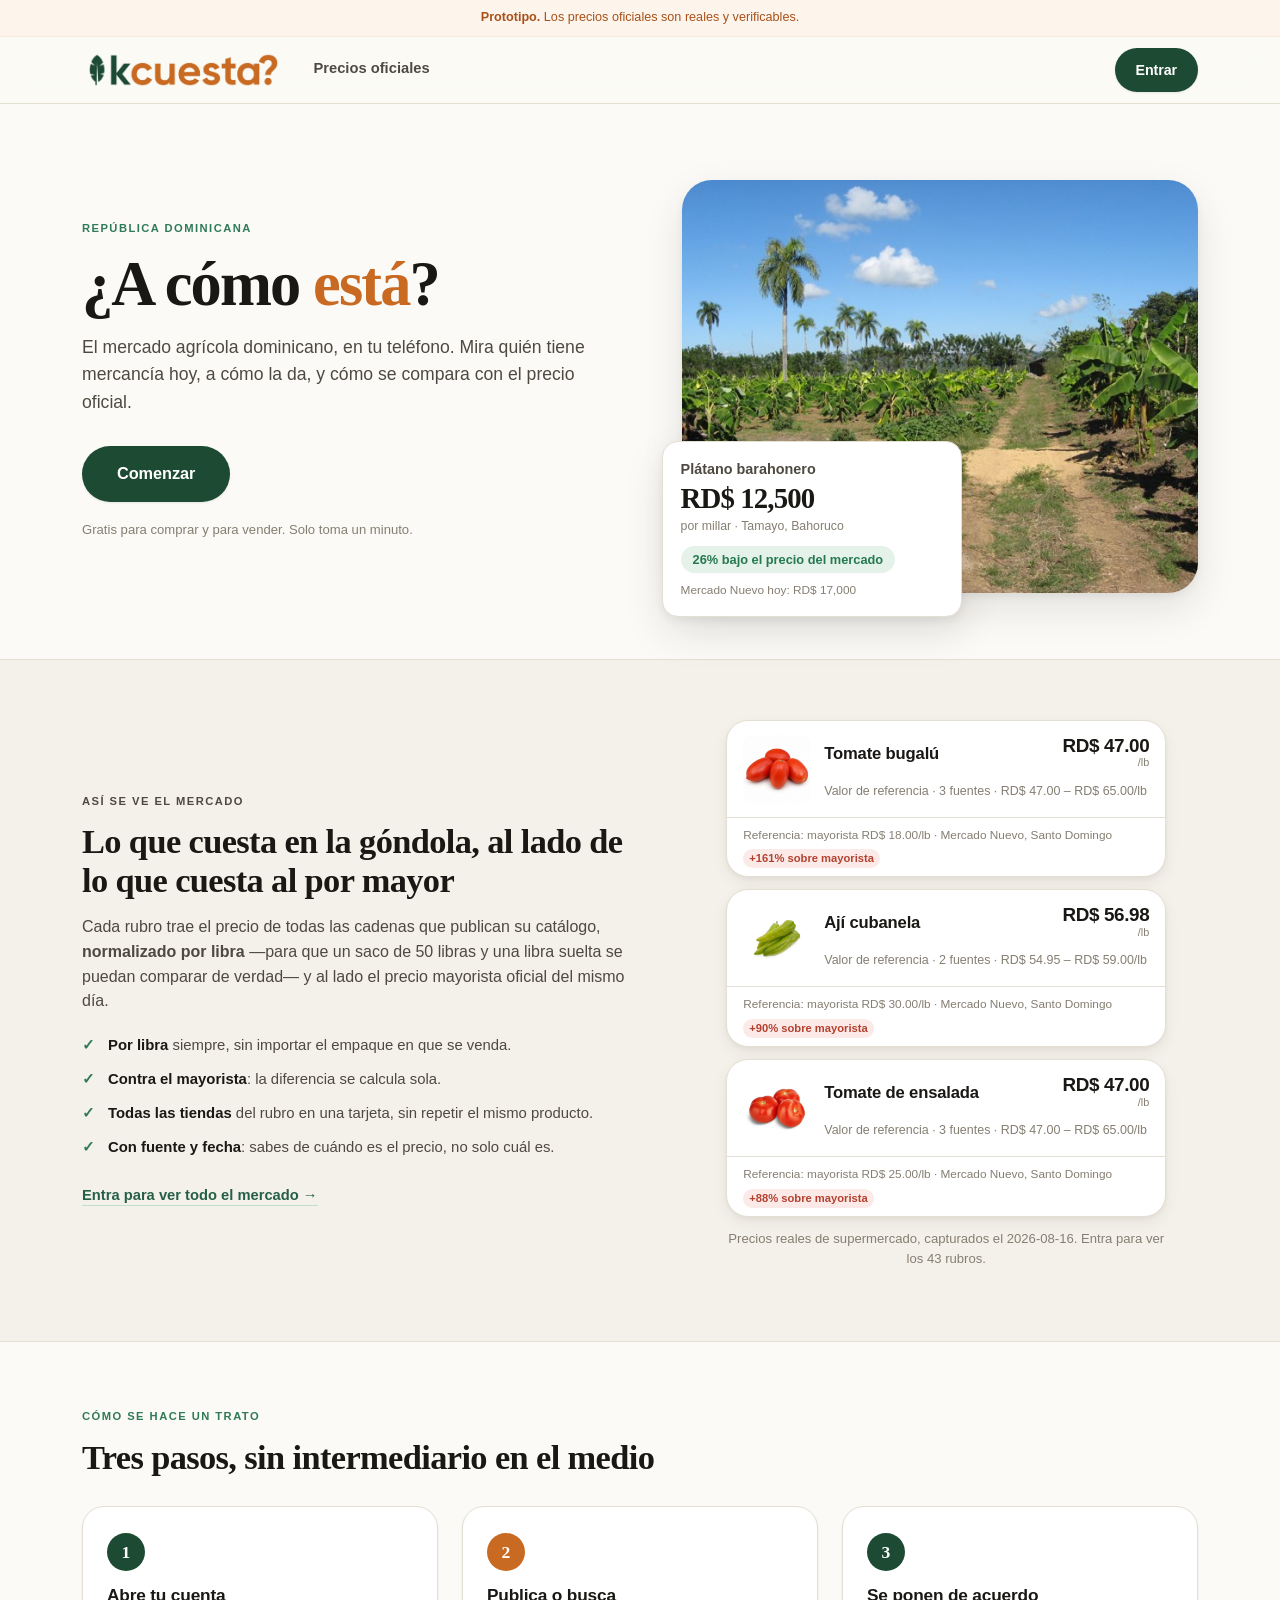
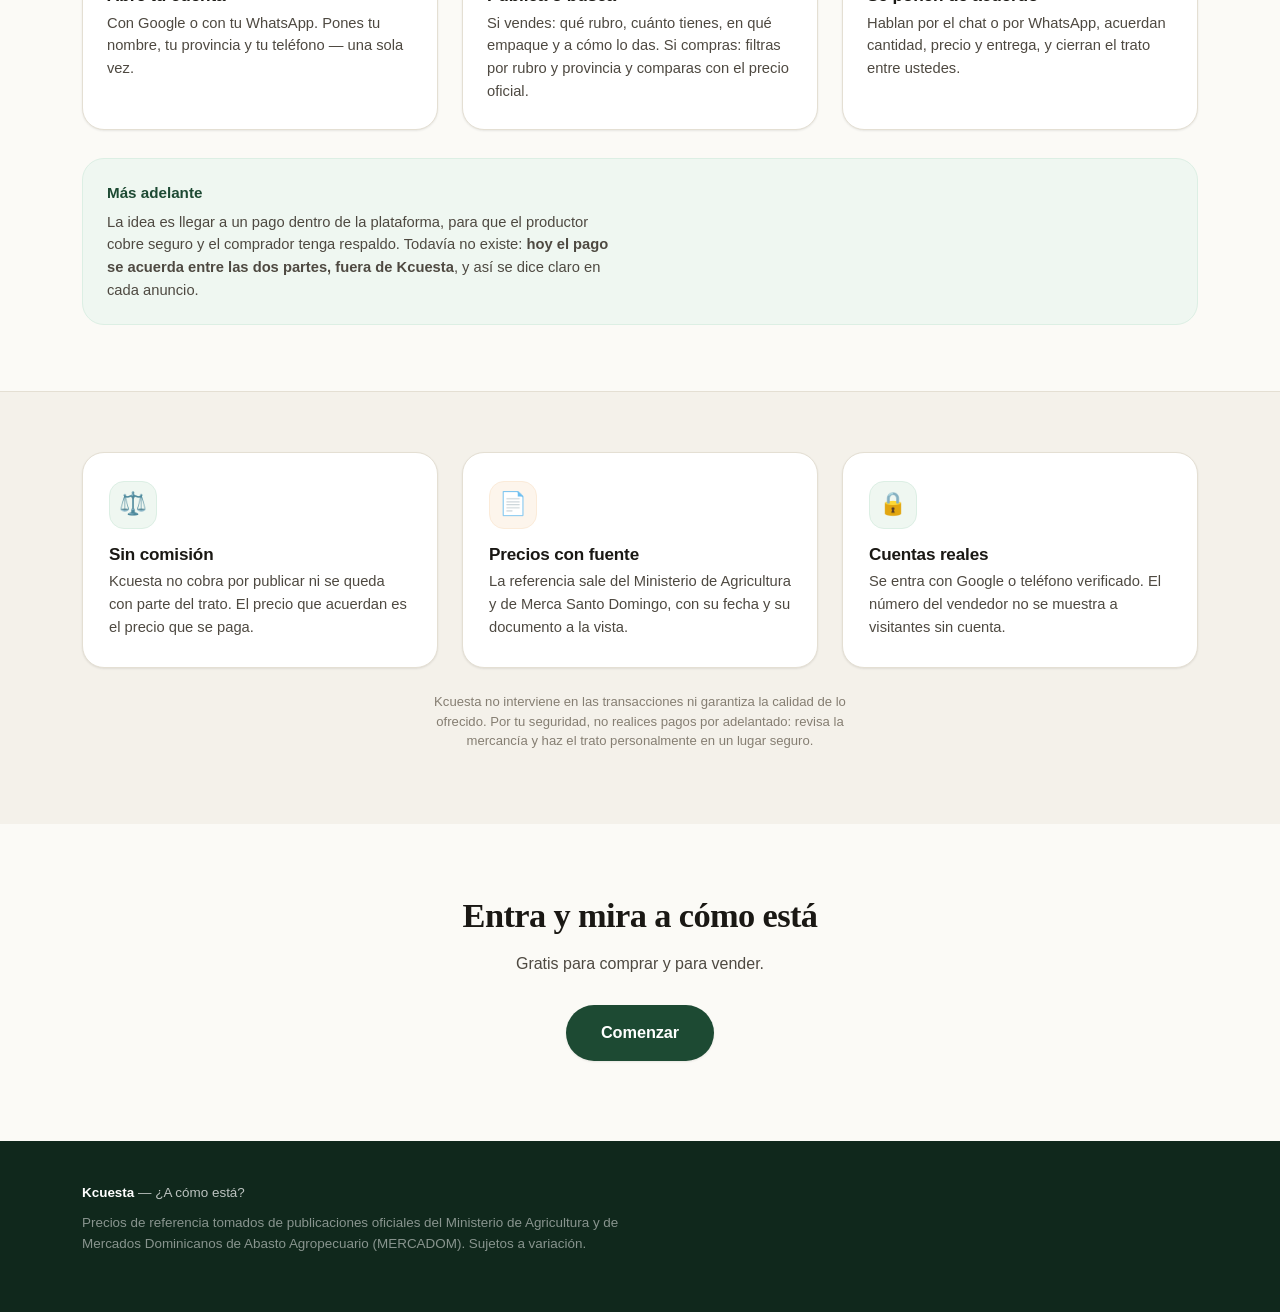
==== index.html @ fea2f316 "La tarjeta enseña cuánto vale el rubro, no dónde está más barato ENLACES MUERTOS Los 100 enlaces de " ====
<!DOCTYPE html>
<html lang="es-DO">
<head>
<meta charset="utf-8">
<meta name="viewport" content="width=device-width, initial-scale=1">
<title>Kcuesta — El mercado agrícola dominicano</title>
<meta name="description" content="Compra y vende cosecha directo entre productores y compradores en República Dominicana, con el precio oficial del mercado al lado.">
<meta property="og:title" content="Kcuesta — ¿A cómo está?">
<meta property="og:description" content="El mercado digital dominicano. Compra y vende cosecha directo del productor, con el precio oficial al lado.">
<meta property="og:site_name" content="Kcuesta">
<meta property="og:locale" content="es_DO">
<meta property="og:type" content="website">
<link rel="icon" type="image/png" sizes="32x32" href="assets/brand/icono-32.png">
<link rel="icon" type="image/png" sizes="192x192" href="assets/brand/icono-192.png">
<link rel="apple-touch-icon" sizes="180x180" href="assets/brand/icono-180.png">
<link rel="manifest" href="manifest.json">
<meta name="theme-color" content="#1D4A33">
<meta property="og:image" content="https://kcuesta.com/assets/brand/og.jpg">
<meta property="og:image:width" content="1200">
<meta property="og:image:height" content="630">
<meta property="og:url" content="https://kcuesta.com/">
<meta name="twitter:card" content="summary_large_image">
<link rel="stylesheet" href="assets/css/kcuesta.css?v=6">
</head>
<body>

<div class="aviso-demo">
  <strong>Prototipo.</strong> Los precios oficiales son reales y verificables.
</div>

<header class="barra">
  <div class="env barra-in">
    <a href="index.html" class="marca"><img src="assets/brand/logo.png?v=6" alt="Kcuesta — ¿A cómo está?" width="192" height="34"></a>
    <nav class="nav-esc">
      <a href="precios.html">Precios oficiales</a>
    </nav>
    <span id="sesion" class="sesion-env">
      <a class="boton btn-entrar" href="entrar.html">Entrar</a>
    </span>
  </div>
</header>

<main>

  <!-- ============ Portada ============ -->
  <section class="portada">
    <div class="env portada-in">
      <div class="portada-txt">
        <p class="sobretitulo">República Dominicana</p>
        <h1>¿A cómo <em>está</em>?</h1>
        <p class="portada-sub">
          El mercado agrícola dominicano, en tu teléfono. Mira quién tiene mercancía hoy,
          a cómo la da, y cómo se compara con el precio oficial.
        </p>
        <div class="portada-acc">
          <a class="boton grande" href="entrar.html">Comenzar</a>
        </div>
        <p class="portada-nota silencio">
          Gratis para comprar y para vender. Solo toma un minuto.
        </p>
      </div>

      <div class="portada-foto">
        <img src="assets/img/platano.jpg" width="640" height="512"
             alt="Campo de plátano en La Joya, República Dominicana" fetchpriority="high">
        <div class="portada-tarjeta">
          <div class="pt-tit">Plátano barahonero</div>
          <div class="pt-precio cifra">RD$ 12,500</div>
          <div class="pt-unidad">por millar · Tamayo, Bahoruco</div>
          <div class="pt-delta">26% bajo el precio del mercado</div>
          <div class="pt-ref">Mercado Nuevo hoy: RD$ 17,000</div>
        </div>
      </div>
    </div>
  </section>

  <!-- ============ Cómo se ve un anuncio ============ -->
  <section class="muestra">
    <div class="env muestra-in">
      <div class="muestra-txt">
        <p class="sobretitulo">Así se ve el mercado</p>
        <h2>Lo que cuesta en la góndola, al lado de lo que cuesta al por mayor</h2>
        <p>
          Cada rubro trae el precio de todas las cadenas que publican su catálogo,
          <strong>normalizado por libra</strong> —para que un saco de 50 libras y una
          libra suelta se puedan comparar de verdad— y al lado el precio mayorista
          oficial del mismo día.
        </p>
        <ul class="muestra-lista">
          <li><b>Por libra</b> siempre, sin importar el empaque en que se venda.</li>
          <li><b>Contra el mayorista</b>: la diferencia se calcula sola.</li>
          <li><b>Todas las tiendas</b> del rubro en una tarjeta, sin repetir el mismo producto.</li>
          <li><b>Con fuente y fecha</b>: sabes de cuándo es el precio, no solo cuál es.</li>
        </ul>
        <a class="enlace-suave" href="entrar.html">Entra para ver todo el mercado →</a>
      </div>

      <!-- Mismo componente del mercado, con datos de verdad.
           Se pinta desde data/portada.json (~2.5 KB) y no desde datos.js,
           que son 149 KB: la portada no puede tardar tres segundos en
           mostrar tres tarjetas en un teléfono del campo. -->
      <div class="muestra-tarjeta">
        <div id="muestra-rubros" class="muestra-rubros"></div>
        <p class="silencio muestra-pie" id="muestra-pie">
          Precios reales de supermercado. Cargando…
        </p>
      </div>
    </div>
  </section>

  <!-- ============ Tres pasos ============ -->
  <section class="pasos-sec">
    <div class="env">
      <p class="sobretitulo">Cómo se hace un trato</p>
      <h2>Tres pasos, sin intermediario en el medio</h2>

      <ol class="pasos-3">
        <li>
          <span class="paso-n">1</span>
          <h3>Abre tu cuenta</h3>
          <p>Con Google o con tu WhatsApp. Pones tu nombre, tu provincia y tu teléfono —
             una sola vez.</p>
        </li>
        <li>
          <span class="paso-n">2</span>
          <h3>Publica o busca</h3>
          <p>Si vendes: qué rubro, cuánto tienes, en qué empaque y a cómo lo das.
             Si compras: filtras por rubro y provincia y comparas con el precio oficial.</p>
        </li>
        <li>
          <span class="paso-n">3</span>
          <h3>Se ponen de acuerdo</h3>
          <p>Hablan por el chat o por WhatsApp, acuerdan cantidad, precio y entrega,
             y cierran el trato entre ustedes.</p>
        </li>
      </ol>

      <div class="nota-futuro">
        <h4>Más adelante</h4>
        <p>
          La idea es llegar a un pago dentro de la plataforma, para que el productor cobre
          seguro y el comprador tenga respaldo. Todavía no existe: <strong>hoy el pago se
          acuerda entre las dos partes, fuera de Kcuesta</strong>, y así se dice claro en
          cada anuncio.
        </p>
      </div>
    </div>
  </section>

  <!-- ============ Trato justo ============ -->
  <section class="justo">
    <div class="env">
      <div class="tres-col">
        <div class="punto">
          <div class="punto-ico">⚖️</div>
          <h2>Sin comisión</h2>
          <p>Kcuesta no cobra por publicar ni se queda con parte del trato. El precio que
             acuerdan es el precio que se paga.</p>
        </div>
        <div class="punto">
          <div class="punto-ico">📄</div>
          <h2>Precios con fuente</h2>
          <p>La referencia sale del Ministerio de Agricultura y de Merca Santo Domingo,
             con su fecha y su documento a la vista.</p>
        </div>
        <div class="punto">
          <div class="punto-ico">🔒</div>
          <h2>Cuentas reales</h2>
          <p>Se entra con Google o teléfono verificado. El número del vendedor no se
             muestra a visitantes sin cuenta.</p>
        </div>
      </div>

      <p class="silencio aviso-seg">
        Kcuesta no interviene en las transacciones ni garantiza la calidad de lo ofrecido.
        Por tu seguridad, no realices pagos por adelantado: revisa la mercancía y haz el
        trato personalmente en un lugar seguro.
      </p>
    </div>
  </section>

  <section class="cierre-grande">
    <div class="env">
      <h2>Entra y mira a cómo está</h2>
      <p>Gratis para comprar y para vender.</p>
      <div class="portada-acc portada-acc-centro">
        <a class="boton grande" href="entrar.html">Comenzar</a>
      </div>
    </div>
  </section>

</main>

<footer class="pie">
  <div class="env">
    <p><strong>Kcuesta</strong> — ¿A cómo está?</p>
    <p class="silencio">
      Precios de referencia tomados de publicaciones oficiales del Ministerio de Agricultura
      y de Mercados Dominicanos de Abasto Agropecuario (MERCADOM). Sujetos a variación.
    </p>
  </div>
</footer>

<script src="assets/js/config.js?v=6"></script>
<script src="assets/js/auth.js?v=6"></script>
<script>
/* Muestra de portada: el mismo componente de tarjeta del mercado, con los
   precios de hoy. Se lee data/portada.json —2.5 KB— en vez de datos.js, que
   son 149 KB. La portada tiene que abrir rápido en un teléfono con señal
   mala; bajarle el mercado entero a quien solo pasaba a ver qué es esto
   sería cobrarle tres segundos por nada. */
(function () {
  'use strict';
  var caja = document.getElementById('muestra-rubros');
  if (!caja) return;

  function rd(n, d) {
    return 'RD$ ' + Number(n).toLocaleString('es-DO',
      { minimumFractionDigits: d || 0, maximumFractionDigits: d || 0 });
  }
  function esc(s) {
    return String(s).replace(/[&<>"']/g, function (c) {
      return { '&': '&amp;', '<': '&lt;', '>': '&gt;', '"': '&quot;', "'": '&#39;' }[c];
    });
  }

  fetch('data/portada.json?v=6')
    .then(function (r) { return r.json(); })
    .then(function (d) {
      var cadenas = d.cadenas || {};
      caja.innerHTML = (d.rubros || []).map(function (r) {
        var marca = r.sobreprecio === null ? '' :
          '<span class="marca ' + (r.sobreprecio > 0 ? 'sube' : 'baja') + '">' +
            (r.sobreprecio > 0 ? '+' : '') + r.sobreprecio + '% sobre mayorista</span>';
        var cad = (cadenas[r.cadena_min] || {});
        var rango = r.precio_lb_max > r.precio_lb_min
          ? rd(r.precio_lb_min, 2) + ' – ' + rd(r.precio_lb_max, 2) + '/lb'
          : (cad.corto || cad.nombre || '');

        return '<article class="rubro">' +
          '<div class="rb-cab">' +
            '<div class="rb-foto"><img src="' + esc(r.foto) + '" alt="' + esc(r.nombre) +
              '" loading="lazy" width="136" height="136"></div>' +
            '<div class="rb-txt">' +
              '<div class="rb-nom">' + esc(r.nombre) + '</div>' +
            '</div>' +
            // Mismo titular que el mercado: el VALOR de referencia, no el
            // más barato. Si la portada enseña una cifra y adentro se ve
            // otra para el mismo rubro, no se lee como matiz, se lee como
            // que el sitio no cuadra sus propios números.
            '<div class="rb-meta">Valor de referencia · ' +
              (r.n_fuentes === 1 ? '1 fuente' : r.n_fuentes + ' fuentes') +
              (rango ? '<span class="rb-rango"> · ' + rango + '</span>' : '') + '</div>' +
            '<div class="rb-precio"><span class="cifra">' + rd(r.valor_lb, 2) +
              '</span><span class="rb-u">/lb</span></div>' +
          '</div>' +
          (r.mercado_ref_unidad
            ? '<div class="rb-ref">Referencia: mayorista ' + rd(r.mercado_ref_unidad, 2) +
                '/lb · Mercado Nuevo, Santo Domingo ' + marca + '</div>'
            : '') +
        '</article>';
      }).join('');

      var pie = document.getElementById('muestra-pie');
      if (pie) {
        pie.textContent = 'Precios reales de supermercado, capturados el ' +
          ((d._meta || {}).actualizado || 'día de hoy') +
          (d.total ? '. Entra para ver los ' + d.total + ' rubros.' : '.');
      }
    })
    .catch(function () {
      // Si el archivo no está, se quita el bloque en vez de dejar un
      // "Cargando…" eterno en la portada.
      var t = document.querySelector('.muestra-tarjeta');
      if (t) t.remove();
    });
})();
</script>
</body>
</html>
---- assets/css/kcuesta.css ----
/* ============================================================
   Kcuesta — sistema de diseño
   Claro y terroso. Verde y naranja, como la marca.
   Mobile-first. Sin dependencias ni fuentes remotas:
   la página tiene que abrir a 384 Kbps.
   ============================================================ */

:root {
  /* --- Verdes: bosque cálido, no verde de gobierno --- */
  --verde-950: #10281C;
  --verde-900: #163826;
  --verde-800: #1D4A33;
  --verde-700: #256045;
  --verde-600: #2F7A57;
  --verde-500: #479C71;
  --verde-200: #BFE0CD;
  --verde-100: #DCEFE4;
  --verde-50:  #EFF7F1;

  /* --- Naranja de la marca: barro cocido, cálido --- */
  --naranja-700: #A8511A;
  --naranja-600: #C86A22;
  --naranja-500: #E2822F;
  --naranja-300: #F3BC85;
  --naranja-100: #FBEBD9;
  --naranja-50:  #FDF5EC;

  /* --- Tierra / neutros cálidos (nada de gris azulado) --- */
  --hueso:   #FBFAF6;
  --arena:   #F4F1EA;
  --arena-2: #EAE5DA;
  --linea:   #E4DFD3;
  --linea-2: #D6CFBF;
  --tinta:   #1A1814;
  --tinta-2: #4E4941;
  --tinta-3: #857E72;

  /* --- Señales de precio --- */
  --sube: #B4402F;   --sube-bg: #FBEAE7;
  --baja: #26794F;   --baja-bg: #E4F2EA;
  --neutro: #7A736A; --neutro-bg: #F0ECE4;

  --fondo: var(--hueso);
  --carta: #FFFFFF;

  /* --- Radios y sombras: suaves, profundidad por capas --- */
  --r-xs: 8px;  --r-sm: 12px;  --r: 16px;  --r-lg: 22px;  --r-xl: 30px;
  --s-1: 0 1px 2px rgba(26,24,20,.05), 0 1px 3px rgba(26,24,20,.04);
  --s-2: 0 2px 4px rgba(26,24,20,.04), 0 6px 16px rgba(26,24,20,.06);
  --s-3: 0 4px 8px rgba(26,24,20,.05), 0 16px 40px rgba(26,24,20,.10);

  /* --- Tipografía: serif de sistema para títulos, cálida y sin descargas --- */
  --display: ui-serif, 'Iowan Old Style', 'Palatino Linotype', Palatino, Georgia, serif;
  --texto: -apple-system, BlinkMacSystemFont, 'Segoe UI', Roboto, 'Helvetica Neue', Arial, sans-serif;

  --ancho: 1180px;
}

* { box-sizing: border-box; }
html { -webkit-text-size-adjust: 100%; scroll-behavior: smooth; }

body {
  margin: 0;
  font-family: var(--texto);
  background: var(--fondo);
  color: var(--tinta);
  font-size: 16px;
  line-height: 1.55;
  -webkit-font-smoothing: antialiased;
  -moz-osx-font-smoothing: grayscale;
}

img { max-width: 100%; display: block; }
a { color: inherit; }
::selection { background: var(--naranja-100); }

/* El relleno lateral vive en una variable para que los carruseles que
   sangran hasta el borde (las pastillas del mercado) lo compensen exacto
   en cualquier ancho, sin repetir el número en cada media query. */
:root { --env-pad: 20px; }
@media (min-width: 760px) { :root { --env-pad: 32px; } }

.env { width: 100%; max-width: var(--ancho); margin: 0 auto;
  padding: 0 var(--env-pad); }

/* ---------- Tipografía ---------- */
h1, h2, h3 { font-family: var(--display); font-weight: 600; line-height: 1.12;
  letter-spacing: -.018em; margin: 0 0 .45em; }
h1 { font-size: clamp(2.1rem, 6.4vw, 3.9rem); letter-spacing: -.03em; }
h2 { font-size: clamp(1.4rem, 3.6vw, 2.15rem); }
h3 { font-size: 1.08rem; font-family: var(--texto); font-weight: 700; letter-spacing: -.01em; }
h4 { font-family: var(--texto); font-weight: 700; font-size: .95rem; margin: 0 0 .4em; }
p  { margin: 0 0 1em; }
.silencio { color: var(--tinta-3); font-size: .82rem; line-height: 1.5; }
.cifra { font-variant-numeric: tabular-nums; font-feature-settings: 'tnum'; }
.sobretitulo { font-family: var(--texto); text-transform: uppercase; letter-spacing: .13em;
  font-size: .7rem; font-weight: 750; color: var(--verde-600); margin: 0 0 12px; }

/* ---------- Botones ---------- */
.boton {
  display: inline-flex; align-items: center; justify-content: center; gap: 8px;
  min-height: 48px; padding: 0 22px;
  border-radius: 999px; border: 1.5px solid transparent;
  font-family: var(--texto); font-size: .94rem; font-weight: 650; letter-spacing: -.005em;
  cursor: pointer; text-decoration: none; width: 100%;
  background: var(--verde-800); color: #fff;
  transition: transform .14s ease, box-shadow .14s ease, background .14s ease;
  box-shadow: var(--s-1);
}
.boton:hover { background: var(--verde-700); transform: translateY(-1px); box-shadow: var(--s-2); }
.boton:active { transform: translateY(0); }
.boton.fantasma { background: transparent; color: var(--verde-800);
  border-color: var(--linea-2); box-shadow: none; }
.boton.fantasma:hover { background: var(--carta); border-color: var(--verde-500); }
.boton.naranja { background: var(--naranja-600); }
.boton.naranja:hover { background: var(--naranja-700); }
.boton.grande { min-height: 56px; font-size: 1.02rem; padding: 0 34px; }

/* ---------- Cabecera ---------- */
.barra {
  position: sticky; top: 0; z-index: 50;
  background: rgba(251,250,246,.82);
  backdrop-filter: saturate(180%) blur(14px);
  -webkit-backdrop-filter: saturate(180%) blur(14px);
  border-bottom: 1px solid var(--linea);
}
.barra-in { display: flex; align-items: center; gap: 18px; height: 66px; }
/* La marca ahora es imagen; se escala por altura para no deformarse */
.marca { display: flex; align-items: center; text-decoration: none; flex: 0 0 auto; }
.marca img { height: 30px; width: auto; display: block; }
@media (min-width: 760px) { .marca img { height: 34px; } }
@media (max-width: 340px) { .marca img { height: 26px; } }
.nav-esc { display: none; gap: 24px; margin-left: 10px; }
.nav-esc a { text-decoration: none; font-size: .92rem; font-weight: 550; color: var(--tinta-2);
  padding: 6px 0; border-bottom: 2px solid transparent; }
.nav-esc a.on, .nav-esc a:hover { color: var(--verde-800); border-bottom-color: var(--naranja-500); }
.btn-pub, .btn-entrar { display: inline-flex; width: auto; margin-left: auto;
  min-height: 44px; padding: 0 20px; font-size: .89rem; }
@media (min-width: 880px) { .nav-esc { display: flex; } }

/* ---------- Sesión ---------- */
.sesion-env { margin-left: auto; display: flex; align-items: center; }
.sesion-yo { display: flex; align-items: center; gap: 9px; text-decoration: none;
  padding: 5px 14px 5px 5px; border-radius: 999px; border: 1px solid var(--linea);
  background: var(--carta); min-height: 44px; transition: border-color .14s ease; }
.sesion-yo:hover { border-color: var(--verde-500); }
.sesion-ini { width: 32px; height: 32px; border-radius: 50%; flex: 0 0 auto;
  background: linear-gradient(135deg, var(--verde-700), var(--verde-500));
  color: #fff; display: grid; place-items: center; font-weight: 700; font-size: .85rem; }
.sesion-n { font-weight: 600; font-size: .87rem; max-width: 11ch;
  overflow: hidden; text-overflow: ellipsis; white-space: nowrap; }
.salir { font-family: inherit; font-size: .82rem; font-weight: 600; color: var(--tinta-3);
  background: none; border: none; cursor: pointer; padding: 12px 4px; min-height: 44px; }
.salir:hover { color: var(--sube); }

/* ---------- Cintillo de precios ---------- */
.cintillo { background: var(--verde-950); color: #fff; overflow: hidden;
  position: relative; --vel: 60s; }
.cintillo::before, .cintillo::after { content: ''; position: absolute; top: 0; bottom: 0;
  width: 48px; z-index: 2; pointer-events: none; }
.cintillo::before { left: 0;  background: linear-gradient(90deg, var(--verde-950), transparent); }
.cintillo::after  { right: 0; background: linear-gradient(270deg, var(--verde-950), transparent); }
.cintillo-in { display: flex; width: max-content; padding: 11px 0;
  animation: correr var(--vel) linear infinite; will-change: transform; }
.cinta-grupo { display: flex; gap: 30px; padding: 0 15px; }
@keyframes correr { from { transform: translate3d(0,0,0); } to { transform: translate3d(-50%,0,0); } }
.cintillo:hover .cintillo-in, .cintillo:focus-within .cintillo-in,
.cintillo.quieto .cintillo-in { animation-play-state: paused; }
.tick { display: flex; align-items: baseline; gap: 8px; white-space: nowrap; font-size: .82rem; }
.tick b { font-weight: 550; color: rgba(255,255,255,.72); font-size: .78rem; }
.tick .v { font-weight: 700; }
.tick .silencio { color: rgba(255,255,255,.45); font-size: .72rem; }
.tick .d { font-size: .74rem; font-weight: 700; }
.d.up { color: #F5A099; } .d.down { color: #86DDB0; } .d.flat { color: rgba(255,255,255,.4); }

/* ---------- Insignias ---------- */
.chip { display: inline-flex; align-items: center; gap: 5px; padding: 4px 11px;
  border-radius: 999px; font-size: .73rem; font-weight: 650; line-height: 1.5;
  background: var(--neutro-bg); color: var(--neutro); }
.chip.baja { background: var(--baja-bg); color: var(--baja); }
.chip.sube { background: var(--sube-bg); color: var(--sube); }
.chip.verificado { background: var(--verde-100); color: var(--verde-700); }

/* ---------- PORTADA ---------- */
.portada { padding: 40px 0 26px; position: relative; }
.portada-in { display: grid; gap: 40px; grid-template-columns: 1fr; align-items: center; }
@media (min-width: 940px) {
  .portada { padding: 76px 0 66px; }
  .portada-in { grid-template-columns: 1.02fr .98fr; gap: 62px; }
}
.portada h1 { margin-bottom: .24em; }
.portada h1 em { font-style: normal; color: var(--naranja-600); }
.portada-sub { font-size: 1.1rem; color: var(--tinta-2); max-width: 30em; margin: 0 0 30px; }
.portada-acc { display: flex; flex-wrap: wrap; gap: 14px; align-items: center; }
.portada-acc .boton { width: auto; }
.portada-acc-centro { justify-content: center; }
.portada-nota { margin-top: 18px; }
.enlace-suave { font-size: .92rem; font-weight: 600; color: var(--verde-700);
  text-decoration: none; border-bottom: 1.5px solid var(--verde-200); padding-bottom: 2px; }
.enlace-suave:hover { border-bottom-color: var(--verde-600); }

.portada-foto { position: relative; }
.portada-foto img { width: 100%; height: auto; aspect-ratio: 5/4; object-fit: cover;
  border-radius: var(--r-xl); box-shadow: var(--s-3); }
.portada-tarjeta { position: absolute; left: 16px; right: 16px; bottom: -24px;
  background: var(--carta); border: 1px solid var(--linea); border-radius: var(--r);
  padding: 16px 18px; box-shadow: var(--s-3); }
@media (min-width: 620px) { .portada-tarjeta { right: auto; min-width: 300px; left: -20px; } }
.pt-tit { font-weight: 650; font-size: .9rem; color: var(--tinta-2); }
.pt-precio { font-family: var(--display); font-size: 1.8rem; font-weight: 600;
  letter-spacing: -.03em; line-height: 1.1; margin: 3px 0 2px; }
.pt-unidad { font-size: .77rem; color: var(--tinta-3); }
.pt-delta { display: inline-flex; margin-top: 10px; font-size: .8rem; font-weight: 700;
  color: var(--baja); background: var(--baja-bg); padding: 4px 12px; border-radius: 999px; }
.pt-ref { font-size: .74rem; color: var(--tinta-3); margin-top: 8px; }

/* ---------- Tres puntos ---------- */
.tres-puntos { padding: 60px 0; background: var(--arena); border-top: 1px solid var(--linea); }
.tres-col { display: grid; gap: 18px; grid-template-columns: 1fr; }
@media (min-width: 800px) { .tres-col { grid-template-columns: repeat(3, 1fr); gap: 24px; } }
.punto { background: var(--carta); border: 1px solid var(--linea); border-radius: var(--r-lg);
  padding: 28px 26px; box-shadow: var(--s-1); }
.punto-ico { width: 48px; height: 48px; border-radius: 15px; display: grid; place-items: center;
  font-size: 1.4rem; background: var(--verde-50); border: 1px solid var(--verde-100);
  margin-bottom: 16px; }
.punto:nth-child(2) .punto-ico { background: var(--naranja-50); border-color: var(--naranja-100); }
.punto h2 { font-family: var(--texto); font-size: 1.07rem; font-weight: 700;
  letter-spacing: -.01em; margin-bottom: .38em; }
.punto p { font-size: .92rem; color: var(--tinta-2); margin: 0; }

/* ---------- Cierres ---------- */
.cierre-grande { padding: 72px 0 80px; text-align: center; }
.cierre-grande h2 { margin-bottom: .5em; }
.cierre-grande p { color: var(--tinta-2); margin-bottom: 28px; }
.cierre { text-align: center; padding: 48px 20px 42px; margin-top: 38px;
  border-top: 1px solid var(--linea); }
.cierre p { color: var(--tinta-2); max-width: 34em; margin: 0 auto 20px; }
.cierre .boton { margin: 0 auto; width: auto; }

/* ---------- Pie ---------- */
.pie { background: var(--verde-950); color: rgba(255,255,255,.72); padding: 42px 0 48px; }
.pie p { margin: 0 0 10px; font-size: .84rem; }
.pie strong { color: #fff; }
.pie .silencio { color: rgba(255,255,255,.5); }

/* ---------- Filtros ---------- */
.filtros { padding: 22px 0 16px; }

/* Las pastillas siempre se desplazaron de lado, pero con la barra oculta y
   el corte justo en el borde del contenedor parecían texto cortado: en un
   teléfono se leía "Frut…" y "Supermercados…" sin ninguna pista de que
   había más. Dos cambios lo arreglan:

   1. La fila SANGRA hasta el borde de la pantalla, así la última pastilla
      queda mordida a media vista, que es lo que dice "esto sigue".
   2. Un degradado a la derecha, que se apaga solo al llegar al final
      (animation-timeline: scroll, donde esté soportado).

   Sigue siendo una sola línea a propósito: envolverlas apilaba cuatro filas
   de pastillas antes del primer precio. */
.pastillas { display: flex; gap: 9px; overflow-x: auto; padding-bottom: 4px;
  scrollbar-width: none; margin-bottom: 12px;
  margin-inline: calc(-1 * var(--env-pad, 20px));
  padding-inline: var(--env-pad, 20px);
  scroll-padding-inline: var(--env-pad, 20px);
  -webkit-overflow-scrolling: touch; overscroll-behavior-x: contain;
  scroll-snap-type: x proximity;
  -webkit-mask-image: linear-gradient(90deg, #000 calc(100% - 34px), transparent);
          mask-image: linear-gradient(90deg, #000 calc(100% - 34px), transparent);
}
.pastillas > * { scroll-snap-align: start; }
.pastillas::-webkit-scrollbar { display: none; }

/* Cuando todo cabe, el degradado sobra y come el borde de la última
   pastilla. `scroll-driven` lo apaga al final del recorrido. */
@supports (animation-timeline: scroll(x)) {
  .pastillas { animation: destapar-fin linear both;
    animation-timeline: scroll(self inline);
    animation-range: contain; }
  @keyframes destapar-fin {
    to { -webkit-mask-image: linear-gradient(90deg, #000 100%, #000);
                 mask-image: linear-gradient(90deg, #000 100%, #000); }
  }
}

/* De 760px para arriba se envuelven en vez de desplazarse. En un teléfono
   arrastrar de lado es instintivo; con ratón no lo es, y encima la barra va
   oculta — ahí una pastilla cortada no invita a nada, solo parece rota. Y a
   ese ancho sobra sitio para ponerlas todas. */
@media (min-width: 760px) {
  .pastillas { flex-wrap: wrap; overflow: visible; row-gap: 9px;
    margin-inline: 0; padding-inline: 0;
    -webkit-mask-image: none; mask-image: none; animation: none; }
}
.pastilla { flex: 0 0 auto; font-family: inherit; font-size: .87rem; font-weight: 600;
  padding: 10px 18px; min-height: 44px; border-radius: 999px; cursor: pointer;
  border: 1px solid var(--linea); background: var(--carta); color: var(--tinta-2);
  transition: all .14s ease; }
.pastilla:hover { border-color: var(--verde-500); }
.pastilla.on { background: var(--verde-800); border-color: var(--verde-800); color: #fff; }
.filtro-fila { display: flex; align-items: center; flex-wrap: wrap; gap: 12px; row-gap: 10px; }
.cuenta { font-weight: 650; font-size: .92rem; flex: 0 0 auto; }
.filtro-ctrl { min-width: 0; flex: 1 1 auto; }
.filtro-ctrl select { width: 100%; max-width: 100%; min-height: 44px;
  font-family: inherit; font-size: .88rem; font-weight: 600; color: var(--tinta);
  padding: 9px 13px; border: 1px solid var(--linea); border-radius: 999px; background: var(--carta); }
@media (min-width: 540px) { .filtro-ctrl { flex: 0 0 auto; } .filtro-ctrl select { width: auto; } }
.info-chip { font-family: inherit; font-size: .82rem; font-weight: 600; color: var(--tinta-3);
  background: none; border: none; cursor: pointer; padding: 11px 2px; min-height: 44px;
  white-space: nowrap; }
.info-chip:hover { color: var(--verde-700); }

/* ---------- Tarjeta de anuncio ---------- */
.rejilla { display: grid; gap: 20px; grid-template-columns: 1fr; }
@media (min-width: 640px) { .rejilla { grid-template-columns: repeat(2, 1fr); } }
@media (min-width: 1000px) { .rejilla { grid-template-columns: repeat(3, 1fr); } }

.tarjeta { border: 1px solid var(--linea); border-radius: var(--r-lg); background: var(--carta);
  overflow: hidden; display: flex; flex-direction: column; box-shadow: var(--s-1);
  transition: box-shadow .18s ease, transform .18s ease, border-color .18s ease; }
.tarjeta:hover { box-shadow: var(--s-3); transform: translateY(-3px); border-color: var(--linea-2); }
.tarjeta-foto { position: relative; aspect-ratio: 4/3; background: var(--arena); overflow: hidden; }
.tarjeta-foto img { width: 100%; height: 100%; object-fit: cover;
  transition: transform .4s cubic-bezier(.2,.8,.2,1); }
.tarjeta:hover .tarjeta-foto img { transform: scale(1.04); }
.sin-foto { width: 100%; height: 100%; display: grid; place-items: center; background: var(--verde-50); }
.sin-foto span { font-family: var(--display); font-size: 2.8rem; color: var(--verde-500); opacity: .5; }
.flota { position: absolute; left: 12px; top: 12px; z-index: 2;
  background: rgba(255,255,255,.94); backdrop-filter: blur(6px); box-shadow: var(--s-1); }
.flota-d { left: auto; right: 12px; }
.tarjeta-cuerpo { padding: 16px 17px 18px; display: flex; flex-direction: column; gap: 11px; flex: 1; }
.tarjeta-tit { font-weight: 700; font-size: 1.03rem; letter-spacing: -.012em; line-height: 1.3; }
.tarjeta-meta { color: var(--tinta-2); font-size: .85rem; margin-top: 2px; }
.linea-meta { display: flex; flex-direction: column; gap: 4px; font-size: .82rem; color: var(--tinta-2); }

/* Dos niveles de precio */
.ancla { border-top: 1px solid var(--linea); padding-top: 12px; margin-top: auto; }
.nivel { padding: 7px 0; }
.nivel-mayor { border-bottom: 1px dashed var(--linea); padding-bottom: 10px; }
.nivel-et { display: block; font-size: .67rem; font-weight: 750; text-transform: uppercase;
  letter-spacing: .1em; color: var(--tinta-3); margin-bottom: 3px; }
.ancla-precio { display: flex; align-items: baseline; gap: 7px; }
.ancla-precio .n { font-family: var(--display); font-size: 1.62rem; font-weight: 600;
  letter-spacing: -.03em; line-height: 1.1; }
.ancla-precio .u { font-size: .8rem; color: var(--tinta-3); font-weight: 600; }
.delta { display: inline-flex; margin-top: 7px; font-size: .81rem; font-weight: 700;
  padding: 4px 11px; border-radius: 999px; background: var(--neutro-bg); color: var(--neutro); }
.delta.baja { background: var(--baja-bg); color: var(--baja); }
.delta.sube { background: var(--sube-bg); color: var(--sube); }
.nivel-detalle .det-linea { display: flex; align-items: baseline; gap: 6px; flex-wrap: wrap; }
.nivel-detalle .det-linea b { font-size: 1.06rem; font-weight: 700; letter-spacing: -.02em; }
.nivel-detalle .u { font-size: .8rem; color: var(--tinta-3); font-weight: 600; }
.det-sep { color: var(--linea-2); }
.det-min { font-size: .74rem; color: var(--tinta-3); }
.vacio-det .det-linea { font-size: .82rem; }
.ancla-ref { margin-top: 9px; font-size: .75rem; color: var(--tinta-3); }
.entrega { display: flex; flex-wrap: wrap; gap: 6px; }
.vend { border-top: 1px solid var(--linea); padding-top: 11px; }
.vend-n { font-weight: 650; font-size: .89rem; }
.acciones { display: grid; grid-template-columns: 1fr 1fr; gap: 9px; }
.acciones .boton { min-height: 44px; font-size: .87rem; padding: 0 12px; }

/* ---------- Escalera de precios ---------- */
.escalera { background: var(--carta); border: 1px solid var(--linea);
  border-radius: var(--r); padding: 6px 16px; }
.esc-fila { display: flex; justify-content: space-between; align-items: baseline; gap: 12px;
  padding: 11px 0; border-bottom: 1px solid var(--linea); font-size: .89rem; }
.esc-fila:last-of-type { border-bottom: none; }
.esc-fila span { color: var(--tinta-2); }
.esc-fila b { font-variant-numeric: tabular-nums; font-weight: 700; }
.esc-falta { color: var(--sube); background: var(--sube-bg); padding: 3px 11px;
  border-radius: 999px; font-size: .76rem; }
.esc-pie { margin: 12px 0 4px; }

/* ---------- Fuente / procedencia ---------- */
.fuente { display: flex; flex-wrap: wrap; align-items: center; gap: 8px; font-size: .78rem;
  color: var(--tinta-3); padding: 12px 15px; background: var(--arena);
  border: 1px solid var(--linea); border-radius: var(--r-sm); }
.fuente a { color: var(--verde-700); font-weight: 650; }

/* ---------- Aviso de prototipo ---------- */
.aviso-demo { background: var(--naranja-50); border-bottom: 1px solid var(--naranja-100);
  color: var(--naranja-700); font-size: .79rem; text-align: center; padding: 8px 16px; }

/* ---------- Barra inferior móvil ---------- */
.pie-nav { position: fixed; bottom: 0; left: 0; right: 0; z-index: 60; display: flex;
  background: rgba(255,255,255,.96); backdrop-filter: blur(14px);
  border-top: 1px solid var(--linea); padding-bottom: env(safe-area-inset-bottom); }
.pie-nav a { flex: 1; text-align: center; padding: 9px 4px 8px; font-size: .67rem;
  font-weight: 600; color: var(--tinta-3); text-decoration: none; }
.pie-nav a.on { color: var(--verde-800); }
.pie-nav .ico { display: block; font-size: 1.2rem; margin-bottom: 2px; }
@media (min-width: 880px) { .pie-nav { display: none; } }
body.con-pie { padding-bottom: 64px; }
@media (min-width: 880px) { body.con-pie { padding-bottom: 0; } }

/* ---------- Estado vacío ---------- */
.vacio { border: 1.5px dashed var(--linea-2); border-radius: var(--r-lg);
  padding: 38px 24px; text-align: center; background: var(--arena); }

/* ---------- Tarjeta de rubro (comparación de precios) ----------
   Una tarjeta por rubro, no por oferta: 147 ofertas eran 43 rubros y la
   lista plana repetía "Ají" trece veces seguidas.

   La cabecera entera es el control de <summary>, no una flechita: a 56px de
   alto cumple de sobra el mínimo de 24px de la WCAG 2.5.8 y los 44pt de
   Apple, y se alcanza con el pulgar de una mano. La flecha va a la derecha
   pero no es el objetivo tocable.                                          */
.rejilla:has(.rubro) { display: block; }

.rubro { background: var(--carta); border: 1px solid var(--linea);
  border-radius: var(--r-lg); margin-bottom: 10px; overflow: hidden; }
.rubro details > summary { list-style: none; cursor: pointer; }
.rubro details > summary::-webkit-details-marker { display: none; }
.rubro summary:focus-visible { outline: 2px solid var(--verde-600); outline-offset: -2px; }

/* Dos filas: producto + precio arriba, la referencia mayorista a todo el
   ancho abajo. Antes la referencia peleaba por la columna de texto, la
   dejaba en 111px y la cabecera se estiraba a 218px en un teléfono. */
/* El tamaño es un punto medio buscado a propósito: la foto de 52px hacía
   caber muchas tarjetas de un vistazo pero el producto casi no se veía, y
   agrandarla hasta una tarjeta por pantalla mataba la comparación, que es
   para lo que se agrupó. A 68px se distingue el producto y siguen entrando
   cuatro o cinco rubros en un teléfono. */
.rb-cab { display: grid; position: relative;
  grid-template-columns: 68px 1fr auto;
  grid-template-areas: "foto txt precio" "foto meta meta";
  gap: 6px 13px; align-items: center; padding: 14px 16px; min-height: 68px; }
.rb-foto { grid-area: foto; }
.rb-txt { grid-area: txt; }
.rb-precio { grid-area: precio; align-self: start; }
.rb-meta { grid-area: meta; }
.rubro details[open] .rb-cab { border-bottom: 1px solid var(--linea);
  background: var(--verde-50); }

.rb-foto { width: 68px; height: 68px; border-radius: 10px; overflow: hidden;
  background: var(--arena); flex: none; }
.rb-foto img { width: 100%; height: 100%; object-fit: cover; display: block; }
.rb-foto .sin-foto { width: 100%; height: 100%; display: grid; place-items: center;
  font-weight: 800; color: var(--tinta-3); }

.rb-txt { min-width: 0; }
.rb-nom { font-weight: 700; line-height: 1.2; font-size: 1.04rem;
  letter-spacing: -.01em; }
.rb-meta { font-size: .78rem; color: var(--tinta-3); margin-top: 1px; }
/* La referencia mayorista es ahora el PIE de la tarjeta, no una fila del
   encabezado: primero cuánto vale la cosa, de último contra qué se mide. */
.rb-ref { font-size: .74rem; color: var(--tinta-3);
  padding: 8px 16px; border-top: 1px solid var(--linea);
  display: flex; flex-wrap: wrap; gap: 5px; align-items: center; }

/* El signo y la palabra cargan el significado; el color solo refuerza.
   Un "+83%" en rojo tiene que leerse igual sin ver el rojo (WCAG 1.4.1). */
.marca { font-weight: 700; padding: 1px 6px; border-radius: 999px; font-size: .7rem; }
.marca.sube { background: var(--sube-bg); color: var(--sube); }
.marca.baja { background: var(--baja-bg); color: var(--baja); }

.rb-precio { text-align: right; font-weight: 750; line-height: 1.15; white-space: nowrap; }
.rb-precio .cifra { font-size: 1.18rem; letter-spacing: -.02em; }
.rb-u { display: block; font-size: .68rem; color: var(--tinta-3); font-weight: 400; }

/* La flecha se saca del flujo: solo indica estado. El objetivo tocable es
   la cabecera entera, no ella. */
.rb-flecha { position: absolute; right: 10px; bottom: 10px;
  color: var(--tinta-3); font-size: .72rem; transition: transform .15s ease; }
.rubro details[open] .rb-flecha { transform: rotate(180deg); }

.rb-fuente-tit {
  padding: 8px 14px 2px;
  font-size: .7rem;
  text-transform: uppercase;
  letter-spacing: .06em;
}
.rb-lista { list-style: none; margin: 0; padding: 0; }
.rb-fila { display: grid; grid-template-columns: 1fr auto; gap: 4px 12px;
  padding: 10px 14px; border-bottom: 1px solid var(--linea); align-items: center; }
.rb-fila:last-child { border-bottom: none; }
.rb-cadena { min-width: 0; }
.rb-cadena b { font-size: .87rem; }
.rb-desc { display: block; font-size: .73rem; overflow: hidden;
  text-overflow: ellipsis; white-space: nowrap; }
.rb-cifras { text-align: right; white-space: nowrap; }
.rb-p { font-weight: 700; }
/* Aquí vivía .rb-mejor, la insignia de "Mejor precio". Se quitó a
   propósito: premiar al más barato es la guerra de precios convertida en
   trofeo, y esta misma lista va a traer productores. Ver ESCALA.md.
   La lista sigue ordenada de menor a mayor, así que quien busca el más
   barato lo tiene de primero sin que el sitio premie rebajar. */

/* Entre cadenas la diferencia es de RD$4 a RD$25: en pesos dice algo, en
   porcentaje sería ruido. El % se reserva para el mayorista. */
.rb-dif { display: block; font-size: .68rem; color: var(--tinta-3); }
.rb-pie { padding: 9px 14px; font-size: .72rem; background: var(--arena); }

/* La tarjeta de una sola fuente usa la misma cáscara: cabecera, la cita de
   dónde salió el precio, y el pie de referencia. Sin control de abrir,
   porque no hay nada que desplegar. */
.rb-fuente-una { padding: 0 16px 10px; font-size: .74rem; }

.rb-sede { color: var(--tinta-3); font-weight: 400; }
.pastillas.cadenas { margin-top: 6px; }
.pastilla.chica { font-size: .76rem; padding: 5px 11px; }

@media (min-width: 700px) {
  .rb-fila { grid-template-columns: 1fr auto; }
}

/* ---------- Lista de precios ----------
   Antes era una <table> de siete columnas con min-width:540px dentro de un
   contenedor con overflow-x. En un teléfono eso obliga a arrastrar la tabla
   de lado para leer el precio de supermercado, que es media razón por la que
   alguien entra a esta página.

   Ahora cada rubro es una tarjeta: los cuatro niveles de precio caen en una
   rejilla 2×2 en pantalla chica y se alinean en fila a partir de 760px, de
   modo que en escritorio se sigue leyendo como una tabla. Sin scroll lateral
   en ningún ancho.                                                          */
.lista-precios { border: 1px solid var(--linea); border-radius: var(--r-lg);
  background: var(--carta); overflow: hidden; }

.lp-cab { display: none; }

.lp-fila { padding: 14px 15px; border-bottom: 1px solid var(--linea); }
.lp-fila:last-child { border-bottom: none; }
.lp-fila:hover { background: var(--verde-50); }

.lp-enc { display: flex; align-items: flex-start; justify-content: space-between;
  gap: 10px; margin-bottom: 11px; }
.lp-nom { font-weight: 700; line-height: 1.25; }
.lp-sub { font-size: .78rem; color: var(--tinta-3); margin-top: 2px; }

.lp-niveles { display: grid; grid-template-columns: repeat(2, 1fr); gap: 1px;
  background: var(--linea); border: 1px solid var(--linea);
  border-radius: 8px; overflow: hidden; }
.lp-nivel { background: var(--carta); padding: 8px 10px; min-width: 0; }
.lp-et { display: block; font-size: .62rem; text-transform: uppercase;
  letter-spacing: .08em; color: var(--tinta-3); font-weight: 750; margin-bottom: 2px; }
.lp-val { font-size: .92rem; font-weight: 650; overflow-wrap: anywhere; }
.lp-val .silencio { font-weight: 400; }
.lp-u { display: block; font-size: .7rem; color: var(--tinta-3); font-weight: 400; }

/* El cambio semanal se dibuja dos veces y solo una se muestra: pegado al
   nombre en tarjeta, en su propia columna en fila. Sale más barato que
   mover un nodo con JS al cambiar de ancho. */
.lp-cambio { display: none; }
.lp-cambio-movil { flex: none; }

@media (min-width: 760px) {
  .lp-cab { display: grid; grid-template-columns: 2.1fr repeat(4, 1fr) .85fr;
    gap: 14px; padding: 12px 16px; background: var(--arena);
    border-bottom: 1px solid var(--linea); }
  .lp-cab span { font-size: .68rem; text-transform: uppercase; letter-spacing: .09em;
    color: var(--tinta-3); font-weight: 750; }
  .lp-cab .der { text-align: right; }

  .lp-fila { display: grid; grid-template-columns: 2.1fr repeat(4, 1fr) .85fr;
    gap: 14px; align-items: center; padding: 12px 16px; }
  .lp-enc { display: block; margin: 0; }
  /* display:contents sube las cuatro celdas a la rejilla de la fila, así se
     alinean con el encabezado sin duplicar el marcado por breakpoint. */
  .lp-niveles { display: contents; }
  .lp-nivel { background: none; padding: 0; text-align: right; border: none; }
  .lp-et { display: none; }          /* en fila, el encabezado ya rotula */
  .lp-cambio { display: block; text-align: right; }
  .lp-cambio-movil { display: none; }
}
.nota-metodo { margin: 34px 0; padding: 26px; background: var(--arena);
  border: 1px solid var(--linea); border-radius: var(--r-lg); }
.nota-metodo ul { margin: 0 0 14px; padding-left: 20px; }
.nota-metodo li { color: var(--tinta-2); font-size: .91rem; margin-bottom: 10px; }

/* ---------- Formularios ---------- */
.form { display: flex; flex-direction: column; gap: 20px; margin-bottom: 34px; }
.campo { display: flex; flex-direction: column; }
.campo-fila { display: grid; gap: 20px; grid-template-columns: 1fr; }
@media (min-width: 580px) { .campo-fila { grid-template-columns: 1fr 1fr; } }
.campo label { font-weight: 650; font-size: .9rem; margin-bottom: 7px; }
.campo input, .campo select, .campo textarea {
  font-family: inherit; font-size: 1rem; padding: 12px 14px; min-height: 48px;
  border: 1px solid var(--linea); border-radius: var(--r-sm); background: var(--carta);
  color: var(--tinta); width: 100%; transition: border-color .14s ease, box-shadow .14s ease; }
.campo input:focus, .campo select:focus, .campo textarea:focus {
  outline: none; border-color: var(--verde-500); box-shadow: 0 0 0 3px var(--verde-100); }
.campo input[readonly] { background: var(--arena); color: var(--tinta-2); }
.ayuda { font-size: .79rem; color: var(--tinta-3); margin: 7px 0 0; }
.opciones { display: flex; flex-wrap: wrap; gap: 9px; }
.opcion { font-family: inherit; font-size: .88rem; font-weight: 600; padding: 11px 18px;
  min-height: 44px; border: 1px solid var(--linea); border-radius: 999px;
  background: var(--carta); color: var(--tinta-2); cursor: pointer; transition: all .14s ease; }
.opcion:hover { border-color: var(--verde-500); }
.opcion.on { background: var(--verde-50); border-color: var(--verde-600); color: var(--verde-800); }
.precio-in { display: flex; }
.precio-pre { display: flex; align-items: center; padding: 0 15px; font-weight: 700;
  color: var(--tinta-2); background: var(--arena); border: 1px solid var(--linea);
  border-right: none; border-radius: var(--r-sm) 0 0 var(--r-sm); }
.precio-in input { border-radius: 0 var(--r-sm) var(--r-sm) 0; }
.ancla-vivo { margin-top: 14px; padding: 16px; background: var(--arena);
  border: 1px solid var(--linea); border-radius: var(--r-sm); }
.av-fila { display: flex; justify-content: space-between; align-items: baseline; gap: 12px;
  font-size: .88rem; padding: 4px 0; }
.av-fila span { color: var(--tinta-2); }
.av-delta { font-size: 1.06rem; font-weight: 750; letter-spacing: -.015em; margin-top: 10px;
  color: var(--neutro); }
.av-delta.baja { color: var(--baja); } .av-delta.sube { color: var(--sube); }

/* ---------- Página de entrada ---------- */
.pag-entrar { background: var(--arena); }
.entrar-env { display: grid; place-items: center; padding: 40px 20px 70px; min-height: 74vh; }
.entrar-caja { width: 100%; max-width: 430px; background: var(--carta);
  border: 1px solid var(--linea); border-radius: var(--r-xl); padding: 34px 28px;
  box-shadow: var(--s-2); }
.entrar-caja h1 { font-size: 1.85rem; margin-bottom: .3em; }
.entrar-sub { color: var(--tinta-2); font-size: .94rem; margin: 0 0 26px; }
.entrar-botones { display: grid; gap: 11px; }
.prov { background: var(--carta); color: var(--tinta); border: 1.5px solid var(--linea);
  justify-content: flex-start; gap: 12px; min-height: 54px; font-size: .96rem;
  border-radius: var(--r-sm); box-shadow: none; }
.prov:hover { background: var(--arena); border-color: var(--linea-2); transform: none; }
.prov svg { flex: 0 0 auto; }
.prov-wa:hover { border-color: #25D366; background: #F3FCF6; }
.entrar-estado { font-size: .86rem; color: var(--verde-700); margin: 16px 0 0; min-height: 1.2em; }
.entrar-estado.malo { color: var(--sube); }
.wa-paso { margin-top: 18px; padding-top: 18px; border-top: 1px solid var(--linea);
  display: grid; gap: 9px; }
.wa-paso label { font-weight: 650; font-size: .89rem; }
.wa-num { display: flex; }
.wa-pre { display: flex; align-items: center; padding: 0 15px; font-weight: 700;
  color: var(--tinta-2); background: var(--arena); border: 1px solid var(--linea);
  border-right: none; border-radius: var(--r-sm) 0 0 var(--r-sm); }
.wa-num input { flex: 1; min-width: 0; font-family: inherit; font-size: 1rem; padding: 12px 14px;
  min-height: 50px; border: 1px solid var(--linea); border-radius: 0 var(--r-sm) var(--r-sm) 0; }
.wa-num input:focus { outline: none; border-color: var(--verde-500);
  box-shadow: 0 0 0 3px var(--verde-100); }
.entrar-legal { margin: 24px 0 0; line-height: 1.55; }
.entrar-volver { margin: 18px 0 0; text-align: center; font-size: .88rem; }
.entrar-volver a { color: var(--verde-700); font-weight: 650; text-decoration: none; }

/* ---------- Mi cuenta ---------- */
.pag-perfil { background: var(--arena); }
.perfil-cab { display: flex; align-items: center; gap: 16px; padding: 30px 0 10px; }
.perfil-avatar { width: 62px; height: 62px; border-radius: 50%; flex: 0 0 auto;
  background: linear-gradient(135deg, var(--verde-700), var(--verde-500));
  color: #fff; display: grid; place-items: center; font-size: 1.6rem; font-weight: 700;
  box-shadow: var(--s-1); }
.perfil-cab h1 { font-size: 1.5rem; margin: 0 0 3px; }
.pag-perfil .form { background: var(--carta); border: 1px solid var(--linea);
  border-radius: var(--r-lg); padding: 26px; box-shadow: var(--s-1); }
.aviso-completar { background: var(--naranja-50); border: 1px solid var(--naranja-100);
  color: var(--naranja-700); border-radius: var(--r-sm); padding: 14px 16px;
  font-size: .88rem; margin: 16px 0; }
.solo-vendedor { border-top: 1px dashed var(--linea); padding-top: 18px; margin-top: 4px; }
.perfil-pie { background: var(--carta); border: 1px solid var(--linea);
  border-radius: var(--r-lg); padding: 22px 24px; margin: 18px 0 34px; box-shadow: var(--s-1); }
.perfil-dato { display: flex; justify-content: space-between; align-items: baseline; gap: 12px;
  padding: 9px 0; border-bottom: 1px solid var(--linea); font-size: .9rem; }
.perfil-pie .boton { margin-top: 18px; }

/* ---------- Diálogos / hoja inferior ---------- */
.modal { border: none; border-radius: var(--r-lg); padding: 26px; max-width: 470px;
  width: calc(100% - 32px); box-shadow: var(--s-3); background: var(--carta); color: var(--tinta); }
.modal::backdrop { background: rgba(26,24,20,.45); backdrop-filter: blur(3px); }
.modal-msg { width: 100%; font-family: inherit; font-size: .92rem; padding: 12px;
  border: 1px solid var(--linea); border-radius: var(--r-sm); resize: vertical; margin: 10px 0 14px; }
.modal-acc { display: grid; gap: 9px; }
@media (min-width: 470px) { .modal-acc { grid-template-columns: 1fr auto; } }
.hoja { max-width: 500px; }
.hoja h4 { margin: 20px 0 .45em; }
.hoja .escalera { margin: 14px 0; }
.hoja-barra { width: 40px; height: 4px; border-radius: 99px; background: var(--linea-2);
  margin: 0 auto 16px; }
.hoja .boton { margin-top: 18px; }
@media (max-width: 559px) {
  .hoja { position: fixed; bottom: 0; left: 0; right: 0; top: auto; margin: 0;
    width: 100%; max-width: 100%; max-height: 88vh; overflow-y: auto;
    border-radius: var(--r-xl) var(--r-xl) 0 0; padding: 16px 20px 30px; }
}
@media (min-width: 560px) { .hoja-barra { display: none; } }

/* ---------- Accesibilidad ---------- */
.sr { position: absolute; width: 1px; height: 1px; overflow: hidden;
  clip: rect(0 0 0 0); white-space: nowrap; }
:focus-visible { outline: 2px solid var(--verde-600); outline-offset: 2px; border-radius: 4px; }
h1, h2, h3, .tarjeta-tit, .pt-tit { overflow-wrap: break-word; }
html, body { max-width: 100%; overflow-x: hidden; }

@media (prefers-reduced-motion: reduce) {
  * { transition: none !important; animation: none !important; scroll-behavior: auto !important; }
  .cintillo-in { width: 100%; overflow-x: auto; }
  .cintillo::before, .cintillo::after { display: none; }
}

/* ============ Muestra de anuncio en la portada ============ */
.muestra { padding: 60px 0; background: var(--arena); border-top: 1px solid var(--linea);
  border-bottom: 1px solid var(--linea); }
.muestra-in { display: grid; gap: 36px; grid-template-columns: 1fr; align-items: center; }
@media (min-width: 900px) { .muestra-in { grid-template-columns: 1.05fr .95fr; gap: 56px; } }
.muestra-txt p { color: var(--tinta-2); max-width: 34em; }
.muestra-lista { list-style: none; padding: 0; margin: 20px 0 24px; display: grid; gap: 11px; }
.muestra-lista li { position: relative; padding-left: 26px; font-size: .93rem; color: var(--tinta-2); }
.muestra-lista li::before { content: '✓'; position: absolute; left: 0; top: 0;
  color: var(--verde-600); font-weight: 800; }
.muestra-lista b { color: var(--tinta); }
.muestra-tarjeta { max-width: 440px; width: 100%; margin: 0 auto; }
.muestra-tarjeta .tarjeta { box-shadow: var(--s-3); }

/* La muestra usa el MISMO componente del mercado, no una copia parecida.
   Si la portada enseña una tarjeta que ya no existe adentro, promete algo
   que el sitio no da — que es lo que pasaba con la del productor
   inventado. */
.muestra-rubros .rubro { box-shadow: var(--s-2); margin-bottom: 12px; }
.muestra-rubros .rubro:last-child { margin-bottom: 0; }
.muestra-rubros .rb-cab { cursor: default; }
.muestra-pie { text-align: center; margin-top: 14px; }
.muestra-pie { text-align: center; margin-top: 12px; }

/* ============ Tres pasos ============ */
.pasos-sec { padding: 66px 0; }
.pasos-3 { list-style: none; padding: 0; margin: 30px 0 0; display: grid; gap: 18px;
  grid-template-columns: 1fr; counter-reset: none; }
@media (min-width: 820px) { .pasos-3 { grid-template-columns: repeat(3, 1fr); gap: 24px; } }
.pasos-3 li { background: var(--carta); border: 1px solid var(--linea);
  border-radius: var(--r-lg); padding: 26px 24px; box-shadow: var(--s-1); position: relative; }
.paso-n { display: grid; place-items: center; width: 38px; height: 38px; border-radius: 50%;
  background: var(--verde-800); color: #fff; font-family: var(--display);
  font-size: 1.1rem; font-weight: 600; margin-bottom: 15px; }
.pasos-3 li:nth-child(2) .paso-n { background: var(--naranja-600); }
.pasos-3 h3 { margin-bottom: .35em; }
.pasos-3 p { font-size: .92rem; color: var(--tinta-2); margin: 0; }

.nota-futuro { margin-top: 28px; padding: 22px 24px; background: var(--verde-50);
  border: 1px solid var(--verde-100); border-radius: var(--r-lg); }
.nota-futuro h4 { color: var(--verde-800); }
.nota-futuro p { font-size: .92rem; color: var(--tinta-2); margin: 0; max-width: 60em; }

/* ============ Trato justo ============ */
.justo { padding: 60px 0; background: var(--arena); border-top: 1px solid var(--linea); }
.justo .punto:nth-child(3) .punto-ico { background: var(--verde-50); border-color: var(--verde-100); }
.aviso-seg { margin-top: 24px; text-align: center; max-width: 46em; margin-left: auto;
  margin-right: auto; }

/* ============ Vitrina: mercado visible, acciones bajo llave ============ */
.tarjeta.velada, .rubro.velada { position: relative; pointer-events: none; user-select: none; }
.tarjeta.velada .tarjeta-cuerpo { filter: blur(4px); opacity: .55; }
.tarjeta.velada .tarjeta-foto img { filter: saturate(.6); opacity: .7; }
.tarjeta.velada::after, .rubro.velada::after { content: ''; position: absolute; inset: 0;
  background: linear-gradient(180deg, transparent 30%, rgba(251,250,246,.55)); }

/* En la tarjeta de rubro se vela el precio, que es el dato por el que se
   entra; el nombre y la foto se dejan legibles para que se vea qué hay. */
.rubro.velada .rb-precio, .rubro.velada .rb-meta, .rubro.velada .rb-ref {
  filter: blur(4.5px); opacity: .6; }
.rubro.velada .rb-foto img { filter: saturate(.6); opacity: .72; }
.rubro.velada .rb-flecha { opacity: .3; }

.corte-vitrina { margin: 26px 0 8px; }
.corte-caja { text-align: center; background: var(--carta); border: 1px solid var(--linea);
  border-radius: var(--r-xl); padding: 34px 26px; box-shadow: var(--s-2); }
.corte-caja h3 { font-family: var(--display); font-size: 1.4rem; font-weight: 600;
  letter-spacing: -.02em; margin-bottom: .35em; }
.corte-caja p { max-width: 34em; margin: 0 auto 20px; }
.corte-caja .boton { width: auto; margin: 0 auto; }

/* ============ Correcciones de responsividad ============ */
/* Renglones cómodos en pantallas grandes: la medida importa tanto como el ancho */
.muestra-txt p, .pasos-3 p, .punto p, .nota-futuro p,
.nota-metodo li, .cierre p, .portada-sub { max-width: 62ch; }
.pie p { max-width: 78ch; }
.hero-sub, .entrar-sub { max-width: 56ch; }

/* El h1 de "Mi cuenta" se veía pequeño para ser un título de página */
.perfil-cab h1 { font-size: clamp(1.6rem, 4.5vw, 2rem); }

/* Plegables muy angostos (280px): que nada quede apretado */
@media (max-width: 340px) {
  .env { padding: 0 14px; }
  .barra-in { gap: 10px; height: 60px; }
  .marca { font-size: 1.22rem; }
  .btn-entrar { padding: 0 14px; font-size: .84rem; }
  .boton.grande { min-height: 52px; font-size: .96rem; padding: 0 22px; }
  .acciones { grid-template-columns: 1fr; }
  .entrar-caja { padding: 26px 20px; }
  .prov { font-size: .9rem; gap: 9px; padding: 0 14px; }
}

/* Móvil en horizontal: menos aire vertical, se aprovecha la pantalla */
@media (max-height: 420px) and (orientation: landscape) {
  .portada { padding: 26px 0 18px; }
  .entrar-env { min-height: auto; padding: 24px 20px 40px; }
  .cierre-grande, .pasos-sec, .muestra, .justo, .tres-puntos { padding: 34px 0; }
}

/* Pantallas muy grandes: que la portada no se estire sin control */
@media (min-width: 1600px) {
  :root { --ancho: 1280px; }
}

/* Texto secundario: la medida se limita para que se lea en pantallas grandes */
p.silencio { max-width: 76ch; }
.pie p.silencio, .aviso-seg { max-width: 72ch; }
.aviso-seg { margin-left: auto; margin-right: auto; }
p.aviso-seg { max-width: 62ch; }

/* Una sola acción en la tarjeta: a todo el ancho, sin partir el texto */
.acciones-una { grid-template-columns: 1fr; }
.acciones .boton { white-space: nowrap; }
@media (max-width: 340px) { .acciones .boton { white-space: normal; } }

/* Precio de etiqueta junto al de por libra: uno es lo que se paga en caja,
   el otro es el que sirve para comparar. */
.rb-etiq { display: block; font-size: .66rem; }
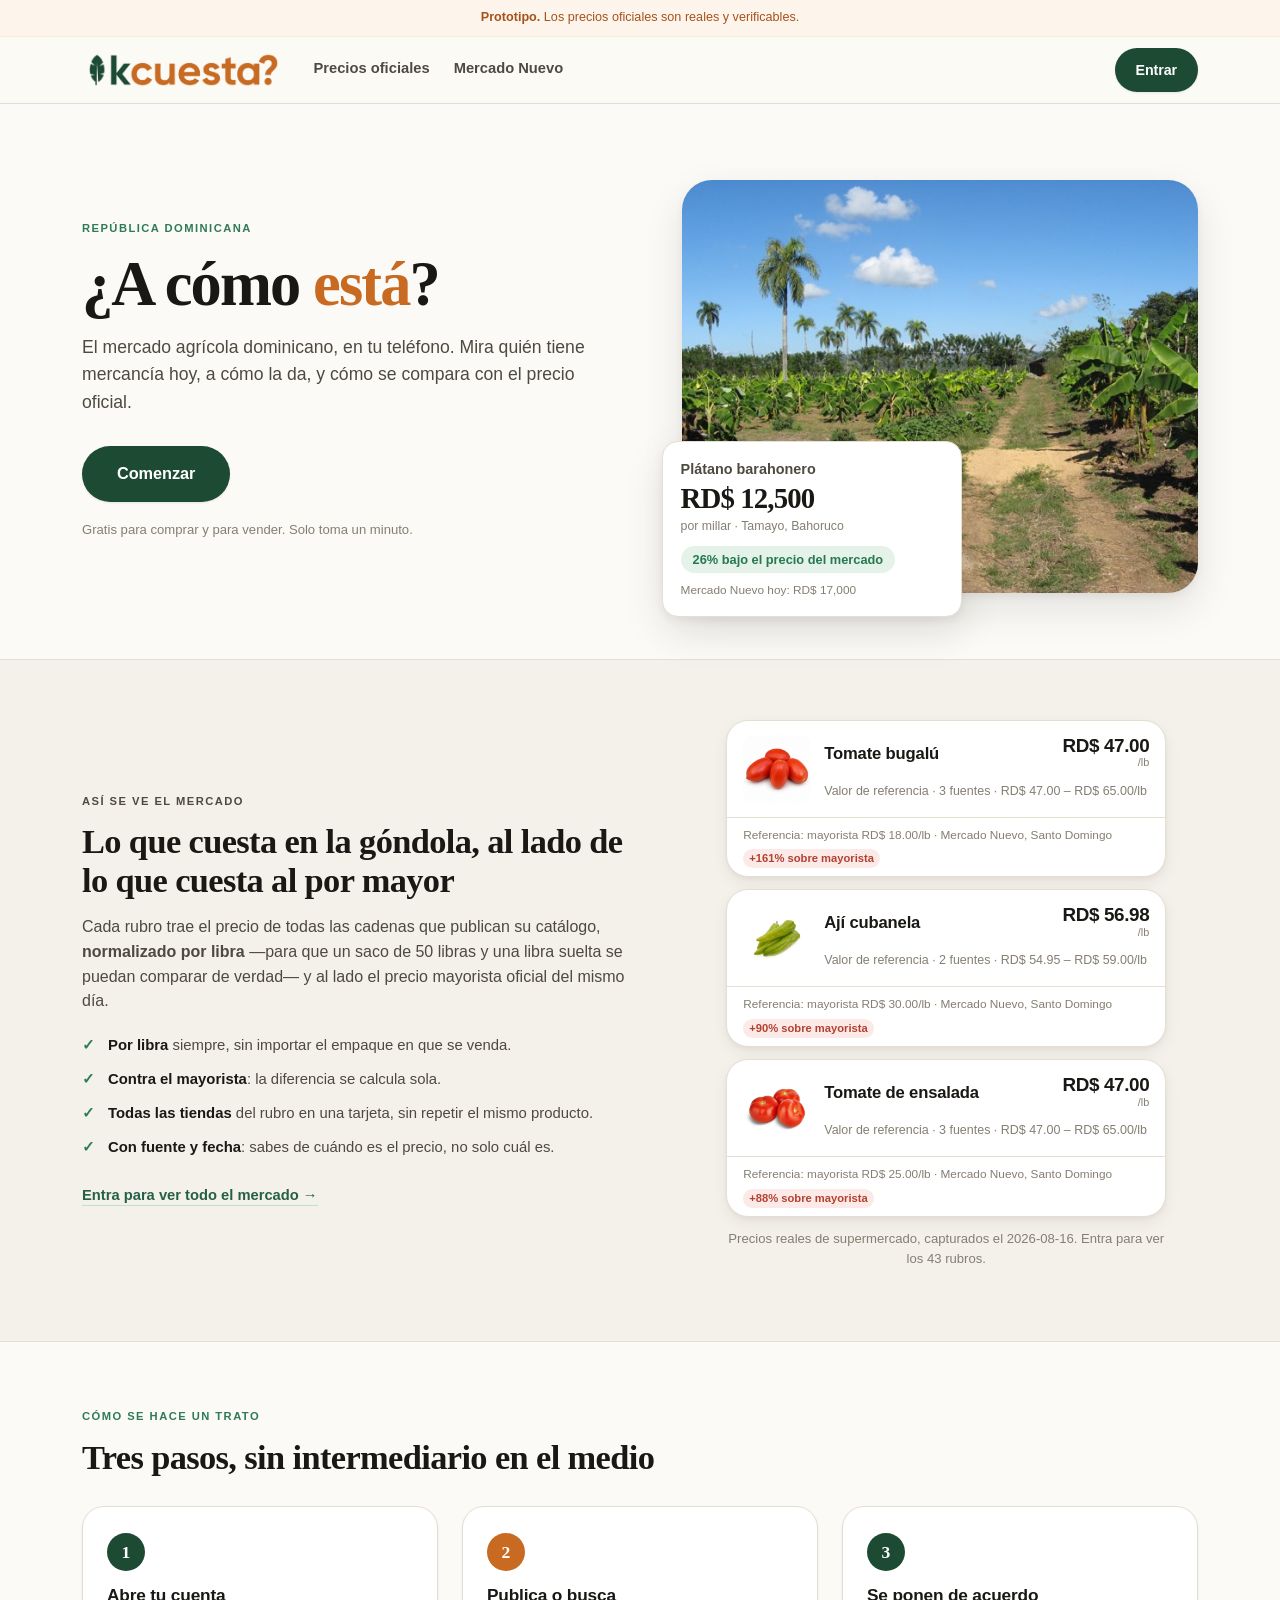
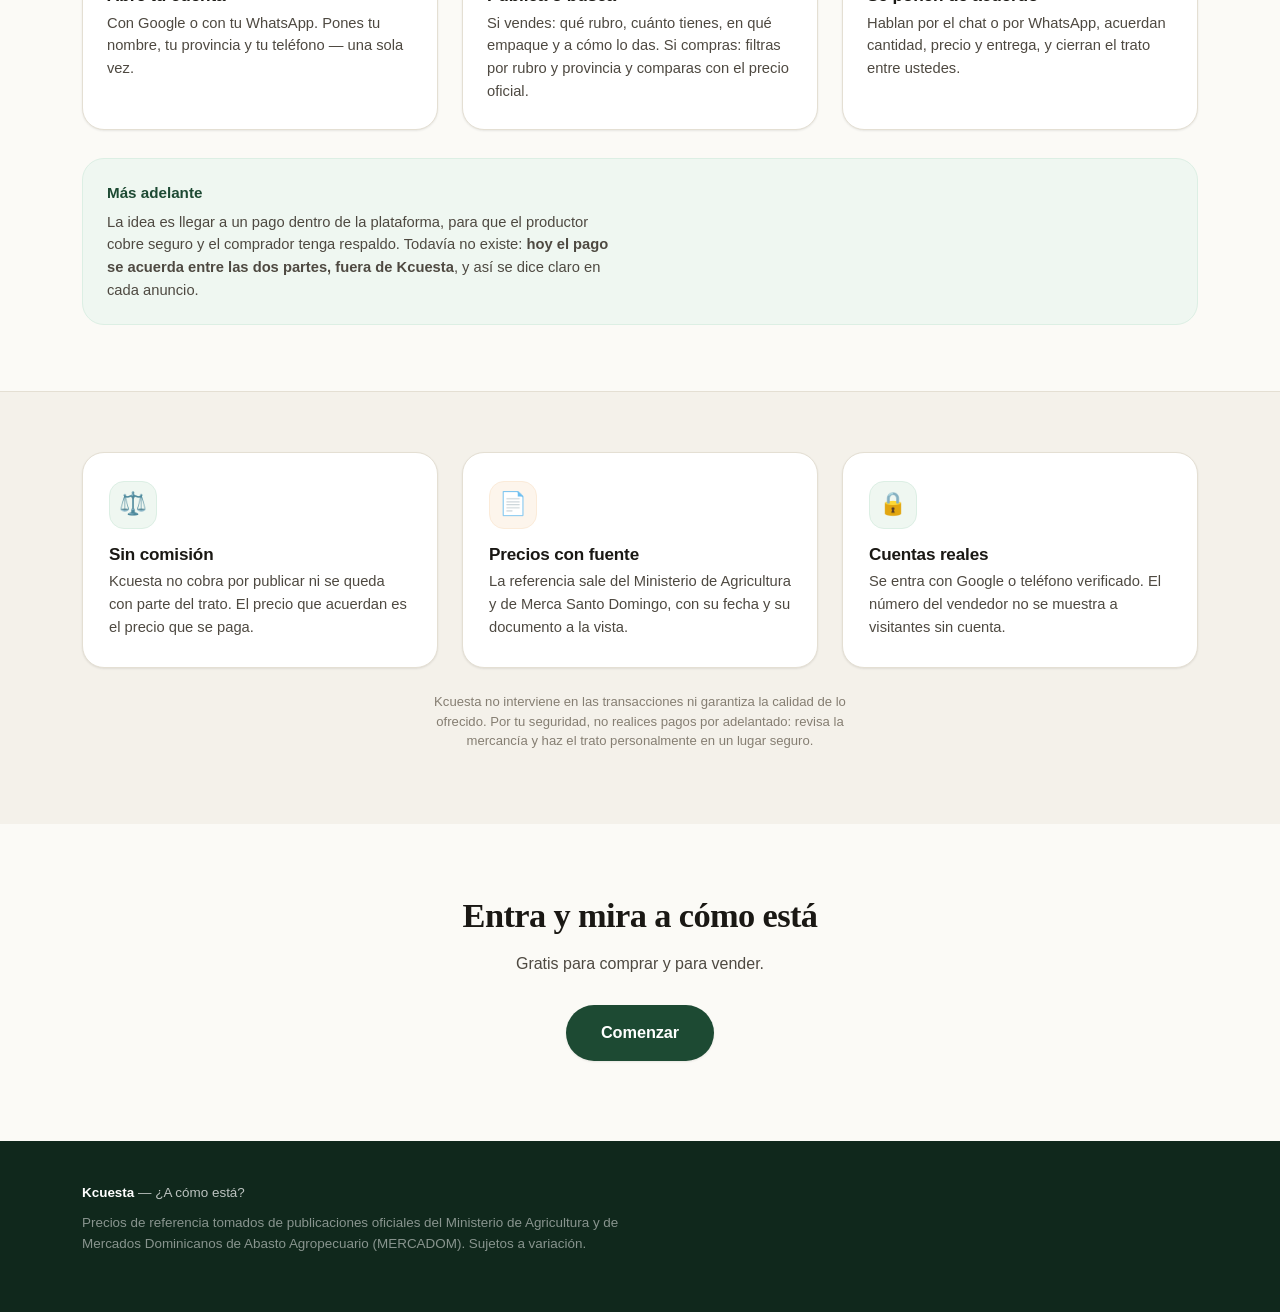
==== commit 372150a2: "El Mercado Nuevo entra al sitio como fuente, con su propio perfil Victorius habló con alguien que tr" ====
--- a/index.html
+++ b/index.html
@@ -20,7 +20,7 @@
 <meta property="og:image:height" content="630">
 <meta property="og:url" content="https://kcuesta.com/">
 <meta name="twitter:card" content="summary_large_image">
-<link rel="stylesheet" href="assets/css/kcuesta.css?v=6">
+<link rel="stylesheet" href="assets/css/kcuesta.css?v=8">
 </head>
 <body>
 
@@ -30,9 +30,10 @@
 
 <header class="barra">
   <div class="env barra-in">
-    <a href="index.html" class="marca"><img src="assets/brand/logo.png?v=6" alt="Kcuesta — ¿A cómo está?" width="192" height="34"></a>
+    <a href="index.html" class="marca"><img src="assets/brand/logo.png?v=8" alt="Kcuesta — ¿A cómo está?" width="192" height="34"></a>
     <nav class="nav-esc">
       <a href="precios.html">Precios oficiales</a>
+      <a href="gremio.html">Mercado Nuevo</a>
     </nav>
     <span id="sesion" class="sesion-env">
       <a class="boton btn-entrar" href="entrar.html">Entrar</a>
@@ -201,8 +202,8 @@
   </div>
 </footer>
 
-<script src="assets/js/config.js?v=6"></script>
-<script src="assets/js/auth.js?v=6"></script>
+<script src="assets/js/config.js?v=8"></script>
+<script src="assets/js/auth.js?v=8"></script>
 <script>
 /* Muestra de portada: el mismo componente de tarjeta del mercado, con los
    precios de hoy. Se lee data/portada.json —2.5 KB— en vez de datos.js, que
@@ -224,7 +225,7 @@
     });
   }
 
-  fetch('data/portada.json?v=6')
+  fetch('data/portada.json?v=8')
     .then(function (r) { return r.json(); })
     .then(function (d) {
       var cadenas = d.cadenas || {};
--- a/assets/css/kcuesta.css
+++ b/assets/css/kcuesta.css
@@ -808,3 +808,130 @@
 /* Precio de etiqueta junto al de por libra: uno es lo que se paga en caja,
    el otro es el que sirve para comparar. */
 .rb-etiq { display: block; font-size: .66rem; }
+
+/* ---------- Perfil de gremio (gremio.html) ----------
+   Un gremio no es un vendedor: reporta la plaza. La cabecera lo dice con
+   una etiqueta y enseña a cuánta gente representa, que es su autoridad,
+   en vez de cuántos artículos tiene. */
+.gremio-cab { background: var(--verde-50); border: 1px solid var(--linea);
+  border-radius: 14px; padding: 16px; margin: 14px 0 18px; }
+.gr-id { display: flex; gap: 13px; align-items: flex-start; }
+.gr-avatar { width: 52px; height: 52px; border-radius: 50%; flex: none;
+  background: #fff; border: 1px solid var(--linea);
+  display: grid; place-items: center; font-size: 1.5rem; }
+.gr-txt { min-width: 0; }
+.gr-nom { font-size: 1.12rem; line-height: 1.22; margin: 0; letter-spacing: -.01em; }
+.gr-tipo { margin-top: 4px; font-size: .8rem; }
+.etiq-reporta { display: inline-block; background: var(--verde-700); color: #fff;
+  border-radius: 999px; padding: 2px 9px; font-size: .72rem; font-weight: 700; }
+.gr-meta { font-size: .8rem; margin-top: 4px; }
+.gr-cifras { display: flex; gap: 10px; margin-top: 14px; flex-wrap: wrap; }
+.gr-cifra { background: #fff; border: 1px solid var(--linea); border-radius: 10px;
+  padding: 8px 12px; flex: 1 1 90px; }
+.gr-cifra b { display: block; font-size: 1.02rem; }
+.gr-cifra span { font-size: .72rem; color: var(--tinta-3); }
+.gr-fecha { margin-top: 12px; font-size: .84rem; }
+
+.gremio-explica { margin-bottom: 16px; }
+.gremio-explica h2 { font-size: 1.02rem; margin-bottom: 6px; }
+.gremio-explica p { font-size: .9rem; }
+.cita-gremio { margin: 12px 0; padding: 11px 14px; font-size: .88rem;
+  background: var(--arena); border-left: 3px solid var(--naranja-600);
+  border-radius: 0 10px 10px 0; }
+.cita-gremio cite { display: block; margin-top: 6px; font-size: .76rem;
+  color: var(--tinta-3); font-style: normal; }
+
+.gremio-rubro { padding: 0; }
+.gr-cab { display: flex; justify-content: space-between; align-items: baseline;
+  gap: 8px; padding: 12px 15px 8px; }
+.gr-rubro-nom { font-weight: 700; font-size: 1.02rem; letter-spacing: -.01em; }
+.gr-flag { font-size: .66rem; color: var(--tinta-3); border: 1px dashed var(--linea);
+  border-radius: 999px; padding: 2px 8px; white-space: nowrap; }
+.gr-lista { list-style: none; margin: 0; padding: 0; }
+/* En una columna de ~250px el grado y el precio no caben en la misma
+   línea: "Precio del día" se partía en tres y el precio se le montaba
+   encima. Se apilan —grado arriba, precio abajo— y solo se ponen lado a
+   lado cuando hay ancho de sobra. */
+.gr-fila { display: block; padding: 9px 15px;
+  border-top: 1px solid var(--linea); }
+.gr-grado { min-width: 0; }
+/* El grado se lee sin depender del color: la palabra ya lo dice. El color
+   solo refuerza (WCAG 1.4.1). */
+.cal { font-size: .84rem; }
+.cal-primera, .cal-premium { color: var(--verde-700); }
+.gr-proc { display: block; font-size: .72rem; }
+.gr-precio { white-space: nowrap; margin-top: 1px; }
+.gr-precio .cifra { font-weight: 700; font-size: .96rem; }
+.gr-u { font-size: .72rem; color: var(--tinta-3); }
+/* El precio por libra es el que se compara; el de empaque es el que se
+   paga. Se enseñan los dos, como en el mercado. */
+.gr-lb { display: block; font-size: .74rem; color: var(--tinta-3); }
+.gr-contraste { padding: 9px 15px; background: var(--arena); font-size: .8rem;
+  border-top: 1px solid var(--linea); }
+.gr-notas { padding: 8px 15px 11px; font-size: .72rem; line-height: 1.45;
+  border-top: 1px solid var(--linea); }
+.gr-notas div + div { margin-top: 4px; }
+/* Sin unidad declarada no se compara, y se nota: el hueco es el dato. */
+.gremio-rubro.sin-unidad { opacity: .82; }
+.gremio-pie { margin: 16px 0 6px; font-size: .8rem; }
+
+@media (min-width: 760px) {
+  .gr-cifra { flex: 0 1 auto; }
+}
+
+/* La foto es una COLUMNA a todo lo alto de la tarjeta, no una miniatura.
+   Como miniatura se quedaba en 60px y agrandarla empujaba la tarjeta hacia
+   abajo; como columna crece con las filas de grado sin costar un pixel de
+   alto. Aquí la foto es evidencia —el producto real, en el saco real, el
+   día que se cotizó— así que merece el espacio.
+
+   El sello 🤝 distingue la que tomó la asociación de la de góndola que ya
+   estaba en el repo: de quién es la foto cambia lo que vale. */
+.gremio-rubro { display: grid; grid-template-columns: 116px 1fr;
+  align-items: stretch; overflow: hidden; }
+.gr-foto { position: relative; background: var(--arena); min-height: 116px; }
+.gr-foto img { width: 100%; height: 100%; object-fit: cover; display: block; }
+.gr-foto.sin-foto { display: grid; place-items: center;
+  font-weight: 800; font-size: 1.6rem; color: var(--tinta-3); }
+.gr-foto-sello { position: absolute; right: 6px; bottom: 6px; font-size: .74rem;
+  background: rgba(255,255,255,.94); border-radius: 50%; padding: 3px 4px;
+  line-height: 1; box-shadow: 0 1px 3px rgba(0,0,0,.18); }
+.gr-cuerpo { min-width: 0; display: flex; flex-direction: column; }
+.gr-cab { padding: 11px 14px 7px; }
+.gr-fila { padding: 8px 14px; }
+.gr-contraste, .gr-notas { padding-left: 14px; padding-right: 14px; }
+/* La primera fila no lleva línea: ya la separa el título de arriba. */
+.gr-lista .gr-fila:first-child { border-top: 1px solid var(--linea); }
+
+@media (min-width: 560px) {
+  /* Con ancho de sobra la foto puede respirar más y la fila vuelve a caber
+     en una sola línea. */
+  .gremio-rubro { grid-template-columns: 150px 1fr; }
+  .gr-foto { min-height: 150px; }
+  .gr-fila { display: grid; grid-template-columns: 1fr auto;
+    gap: 3px 14px; align-items: center; }
+  .gr-precio { text-align: right; margin-top: 0; }
+}
+
+/* Entrada al parte del gremio desde el mercado. Franja y no tarjeta: tiene
+   que leerse como "hay otra cosa acá" sin competir con los rubros, que son
+   el contenido de esa página. */
+.enlace-gremio { display: flex; align-items: center; gap: 12px;
+  padding: 13px 15px; margin: 0 0 14px; text-decoration: none; color: inherit;
+  background: var(--verde-50); border: 1px solid var(--linea);
+  border-radius: 12px; }
+.enlace-gremio:hover { border-color: var(--verde-700); }
+.eg-ico { font-size: 1.4rem; flex: none; }
+.eg-txt { flex: 1; min-width: 0; font-size: .84rem; }
+.eg-txt b { display: block; margin-bottom: 2px; }
+.eg-txt .silencio { display: block; font-size: .78rem; line-height: 1.35; }
+.eg-flecha { color: var(--verde-700); font-weight: 700; flex: none; }
+
+/* Lista de fuentes. El gremio va al mismo nivel que el Ministerio y las
+   cadenas: es una fuente, no un vendedor. */
+.fuentes-lista { margin-top: 18px; }
+.fuentes-lista h3 { font-size: .96rem; margin-bottom: 8px; }
+.fuentes-lista ul { list-style: none; margin: 0; padding: 0; }
+.fuentes-lista li { font-size: .82rem; line-height: 1.45; padding: 9px 0;
+  border-top: 1px solid var(--linea); }
+.fuentes-lista .silencio { display: block; font-size: .78rem; }
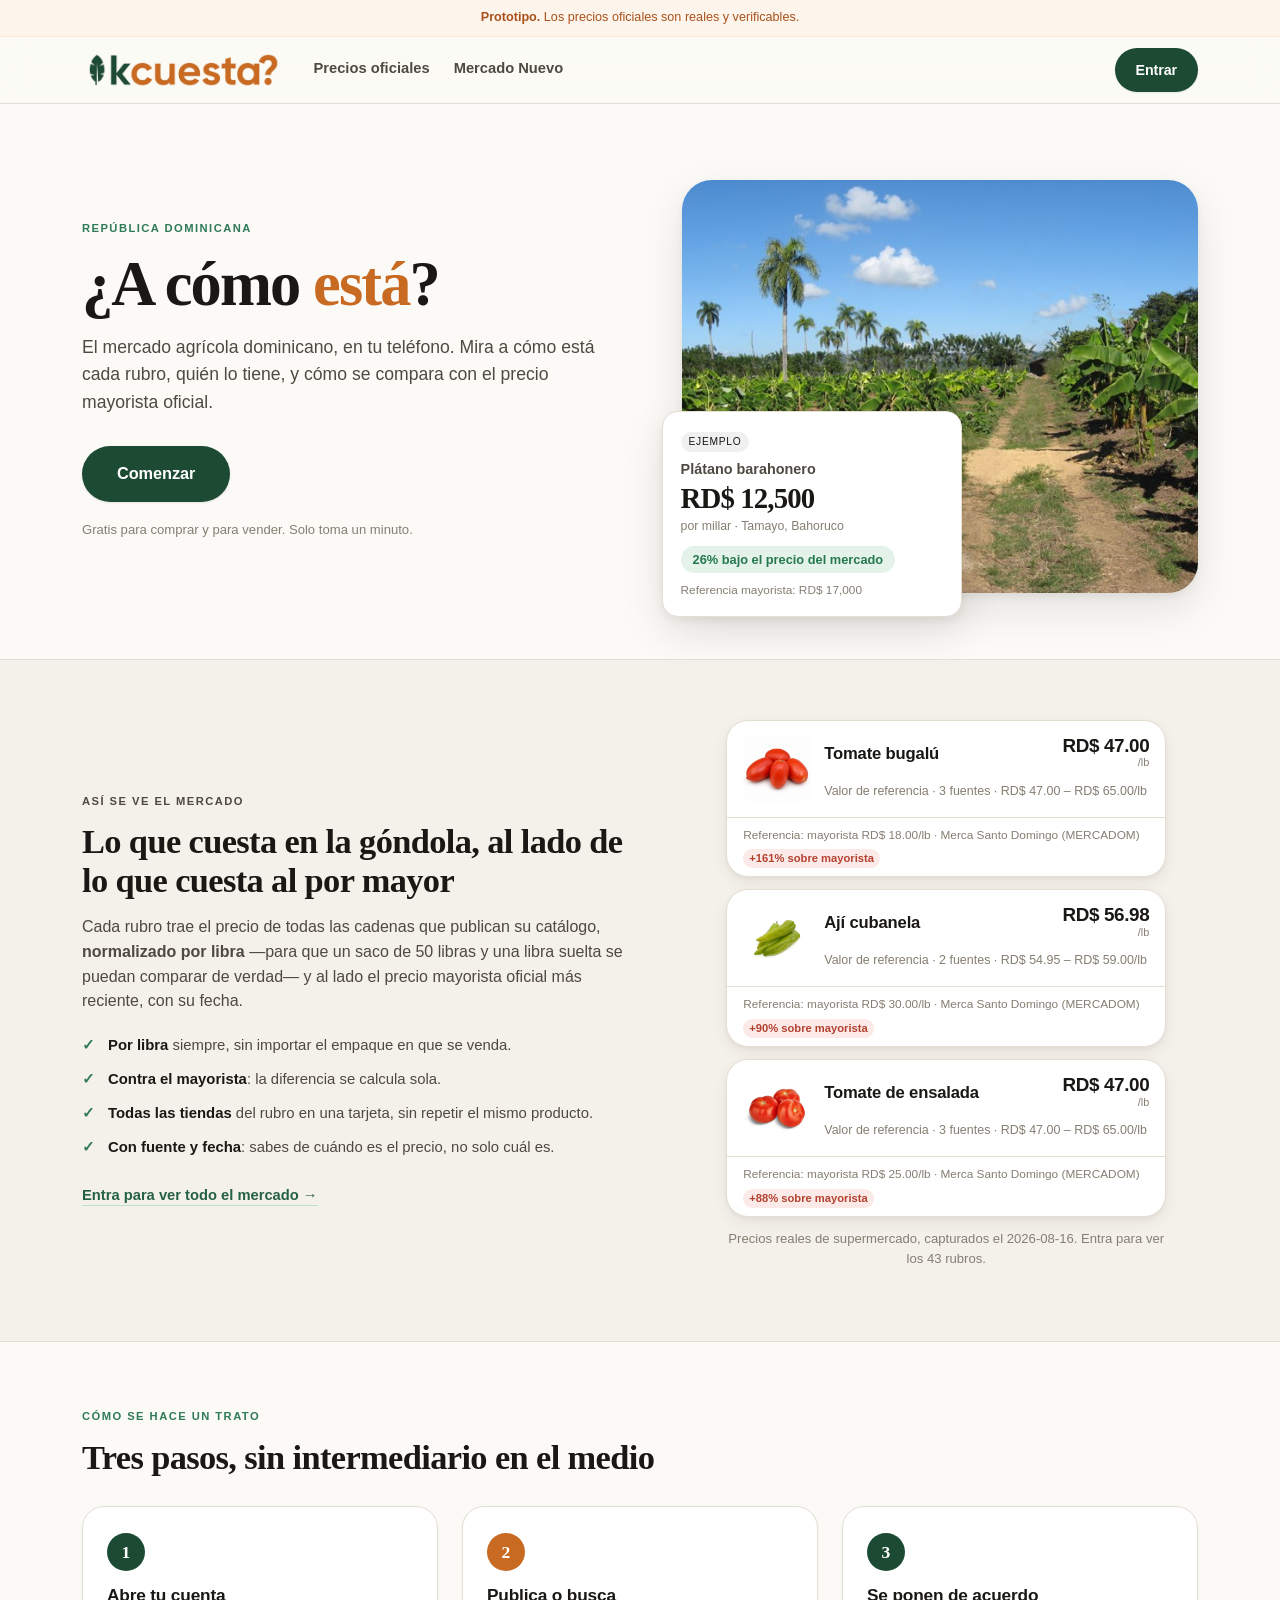
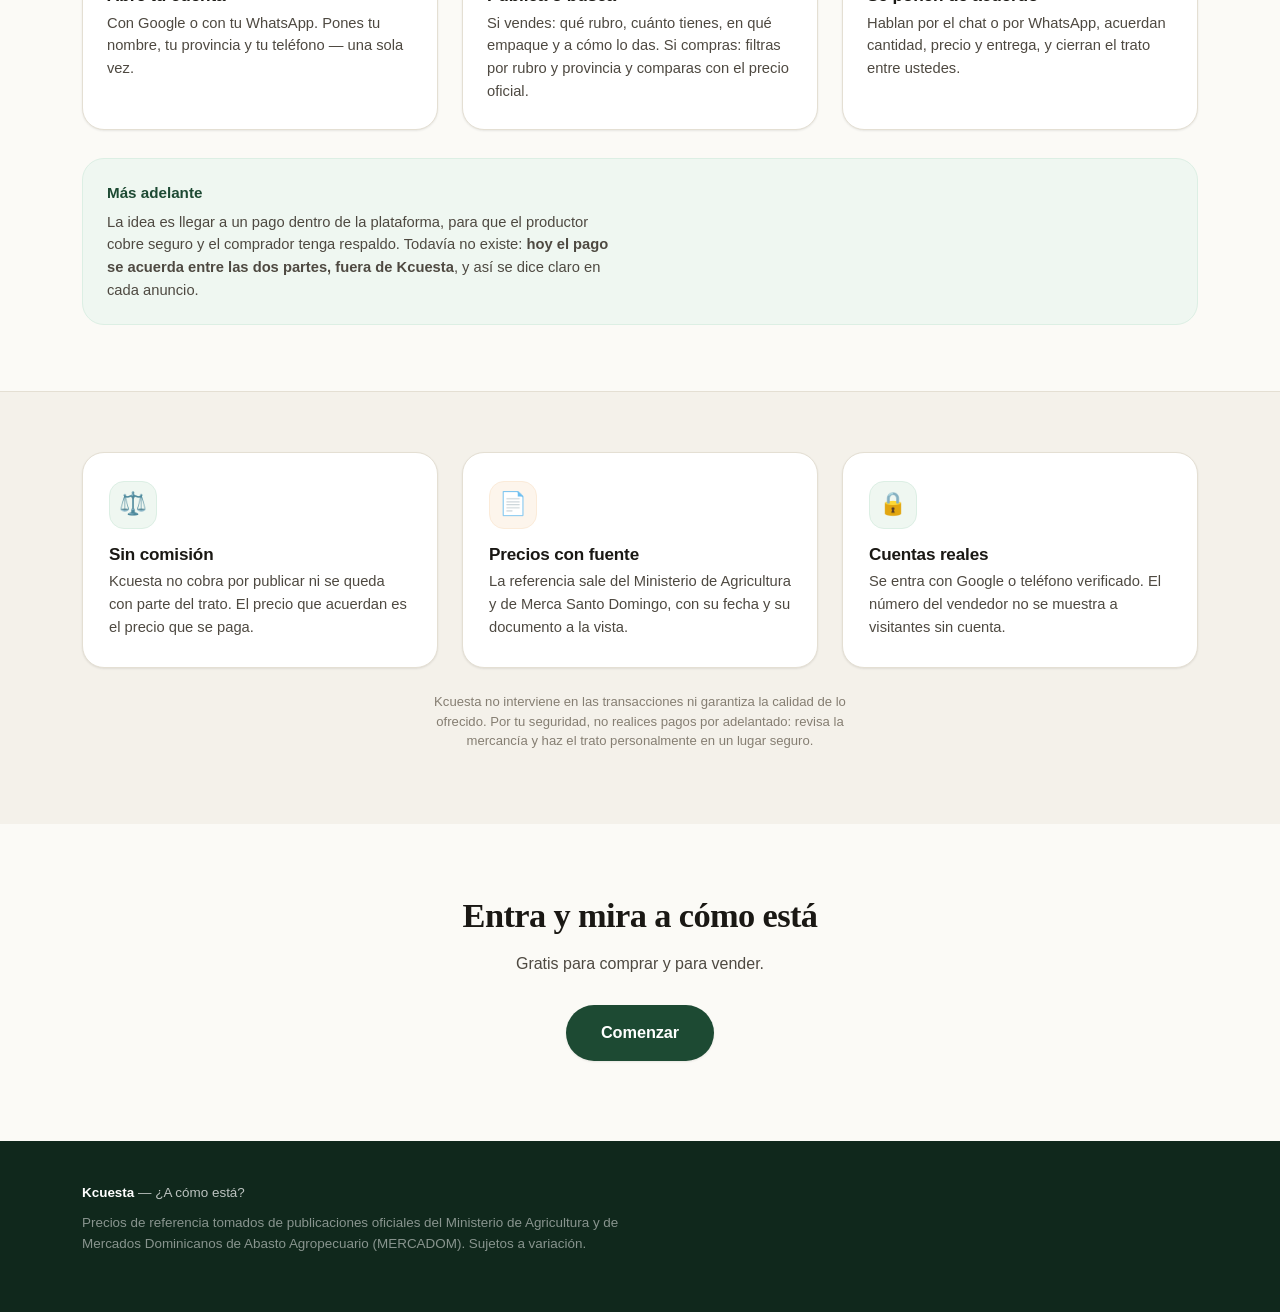
==== commit 256f237e: "Arreglar siete números mal calculados y los rótulos que no salían del dato Victorius miró la pantall" ====
--- a/index.html
+++ b/index.html
@@ -20,7 +20,7 @@
 <meta property="og:image:height" content="630">
 <meta property="og:url" content="https://kcuesta.com/">
 <meta name="twitter:card" content="summary_large_image">
-<link rel="stylesheet" href="assets/css/kcuesta.css?v=8">
+<link rel="stylesheet" href="assets/css/kcuesta.css?v=9">
 </head>
 <body>
 
@@ -30,7 +30,7 @@
 
 <header class="barra">
   <div class="env barra-in">
-    <a href="index.html" class="marca"><img src="assets/brand/logo.png?v=8" alt="Kcuesta — ¿A cómo está?" width="192" height="34"></a>
+    <a href="index.html" class="marca"><img src="assets/brand/logo.png?v=9" alt="Kcuesta — ¿A cómo está?" width="192" height="34"></a>
     <nav class="nav-esc">
       <a href="precios.html">Precios oficiales</a>
       <a href="gremio.html">Mercado Nuevo</a>
@@ -50,8 +50,8 @@
         <p class="sobretitulo">República Dominicana</p>
         <h1>¿A cómo <em>está</em>?</h1>
         <p class="portada-sub">
-          El mercado agrícola dominicano, en tu teléfono. Mira quién tiene mercancía hoy,
-          a cómo la da, y cómo se compara con el precio oficial.
+          El mercado agrícola dominicano, en tu teléfono. Mira a cómo está cada
+          rubro, quién lo tiene, y cómo se compara con el precio mayorista oficial.
         </p>
         <div class="portada-acc">
           <a class="boton grande" href="entrar.html">Comenzar</a>
@@ -65,11 +65,12 @@
         <img src="assets/img/platano.jpg" width="640" height="512"
              alt="Campo de plátano en La Joya, República Dominicana" fetchpriority="high">
         <div class="portada-tarjeta">
+          <div class="pt-ejemplo">Ejemplo</div>
           <div class="pt-tit">Plátano barahonero</div>
           <div class="pt-precio cifra">RD$ 12,500</div>
           <div class="pt-unidad">por millar · Tamayo, Bahoruco</div>
           <div class="pt-delta">26% bajo el precio del mercado</div>
-          <div class="pt-ref">Mercado Nuevo hoy: RD$ 17,000</div>
+          <div class="pt-ref">Referencia mayorista: RD$ 17,000</div>
         </div>
       </div>
     </div>
@@ -85,7 +86,7 @@
           Cada rubro trae el precio de todas las cadenas que publican su catálogo,
           <strong>normalizado por libra</strong> —para que un saco de 50 libras y una
           libra suelta se puedan comparar de verdad— y al lado el precio mayorista
-          oficial del mismo día.
+          oficial más reciente, con su fecha.
         </p>
         <ul class="muestra-lista">
           <li><b>Por libra</b> siempre, sin importar el empaque en que se venda.</li>
@@ -202,8 +203,8 @@
   </div>
 </footer>
 
-<script src="assets/js/config.js?v=8"></script>
-<script src="assets/js/auth.js?v=8"></script>
+<script src="assets/js/config.js?v=9"></script>
+<script src="assets/js/auth.js?v=9"></script>
 <script>
 /* Muestra de portada: el mismo componente de tarjeta del mercado, con los
    precios de hoy. Se lee data/portada.json —2.5 KB— en vez de datos.js, que
@@ -225,7 +226,7 @@
     });
   }
 
-  fetch('data/portada.json?v=8')
+  fetch('data/portada.json?v=9')
     .then(function (r) { return r.json(); })
     .then(function (d) {
       var cadenas = d.cadenas || {};
@@ -256,8 +257,16 @@
               '</span><span class="rb-u">/lb</span></div>' +
           '</div>' +
           (r.mercado_ref_unidad
+            // El mercado NO se escribe a mano: la referencia mayorista sale
+            // del Ministerio (Mercado Nuevo) o de MERCADOM (Merca Santo
+            // Domingo), que son dos sitios distintos. Sin la fuente en el
+            // dato se dice lo único cierto de todas.
             ? '<div class="rb-ref">Referencia: mayorista ' + rd(r.mercado_ref_unidad, 2) +
-                '/lb · Mercado Nuevo, Santo Domingo ' + marca + '</div>'
+                '/lb · ' + esc(r.mercado_ref_fuente === 'Ministerio de Agricultura'
+                  ? 'Mercado Nuevo, Santo Domingo'
+                  : r.mercado_ref_fuente
+                    ? 'Merca Santo Domingo (MERCADOM)'
+                    : 'mayoristas de Santo Domingo') + ' ' + marca + '</div>'
             : '') +
         '</article>';
       }).join('');
--- a/assets/css/kcuesta.css
+++ b/assets/css/kcuesta.css
@@ -935,3 +935,10 @@
 .fuentes-lista li { font-size: .82rem; line-height: 1.45; padding: 9px 0;
   border-top: 1px solid var(--linea); }
 .fuentes-lista .silencio { display: block; font-size: .78rem; }
+.gr-aviso-grado { display: block; font-size: .7rem; margin-top: 3px; }
+
+/* La tarjeta del héroe es un anuncio inventado —no hay ni un productor
+   publicando todavía— así que va rotulada como ejemplo. */
+.pt-ejemplo { display: inline-block; font-size: .64rem; text-transform: uppercase;
+  letter-spacing: .07em; background: rgba(0,0,0,.06); border-radius: 999px;
+  padding: 2px 8px; margin-bottom: 6px; }
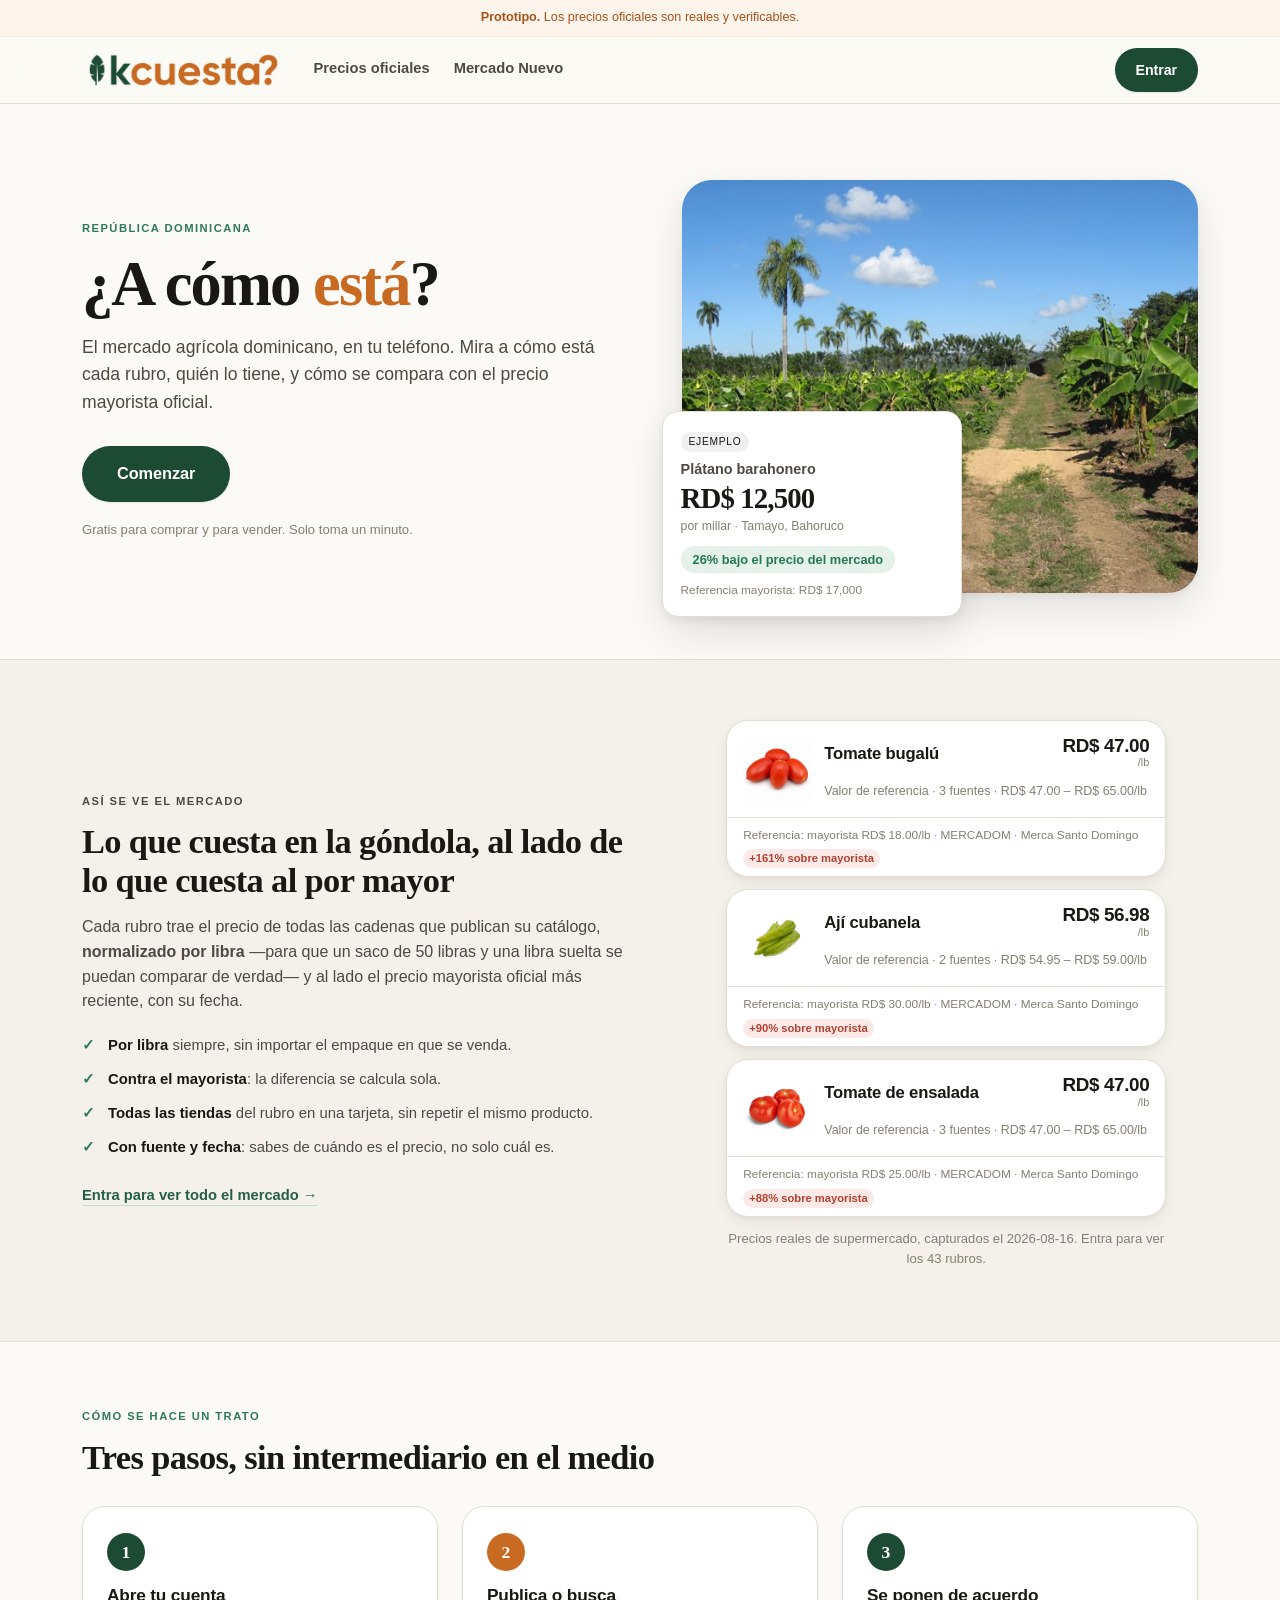
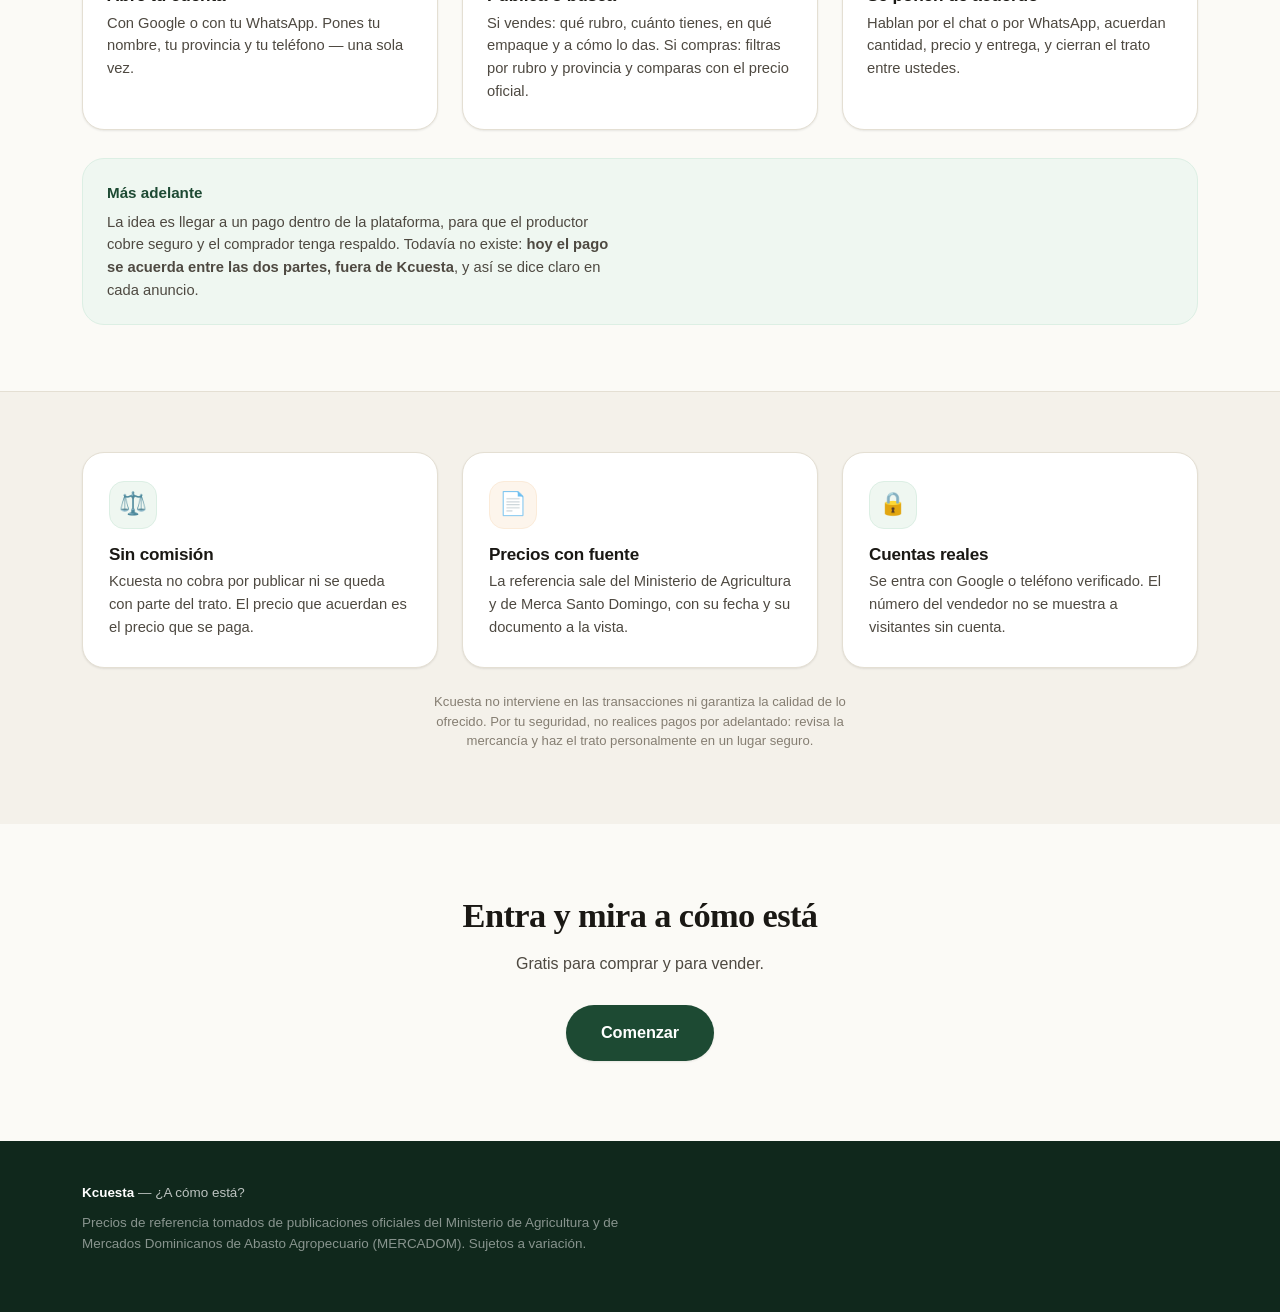
==== commit d0f14ddf: "Decir QUIÉN midió el precio, no solo dónde Victorius señaló que el arroz sigue diciendo "Mercado Nue" ====
--- a/index.html
+++ b/index.html
@@ -20,7 +20,7 @@
 <meta property="og:image:height" content="630">
 <meta property="og:url" content="https://kcuesta.com/">
 <meta name="twitter:card" content="summary_large_image">
-<link rel="stylesheet" href="assets/css/kcuesta.css?v=9">
+<link rel="stylesheet" href="assets/css/kcuesta.css?v=10">
 </head>
 <body>
 
@@ -30,7 +30,7 @@
 
 <header class="barra">
   <div class="env barra-in">
-    <a href="index.html" class="marca"><img src="assets/brand/logo.png?v=9" alt="Kcuesta — ¿A cómo está?" width="192" height="34"></a>
+    <a href="index.html" class="marca"><img src="assets/brand/logo.png?v=10" alt="Kcuesta — ¿A cómo está?" width="192" height="34"></a>
     <nav class="nav-esc">
       <a href="precios.html">Precios oficiales</a>
       <a href="gremio.html">Mercado Nuevo</a>
@@ -203,8 +203,8 @@
   </div>
 </footer>
 
-<script src="assets/js/config.js?v=9"></script>
-<script src="assets/js/auth.js?v=9"></script>
+<script src="assets/js/config.js?v=10"></script>
+<script src="assets/js/auth.js?v=10"></script>
 <script>
 /* Muestra de portada: el mismo componente de tarjeta del mercado, con los
    precios de hoy. Se lee data/portada.json —2.5 KB— en vez de datos.js, que
@@ -226,7 +226,7 @@
     });
   }
 
-  fetch('data/portada.json?v=9')
+  fetch('data/portada.json?v=10')
     .then(function (r) { return r.json(); })
     .then(function (d) {
       var cadenas = d.cadenas || {};
@@ -263,9 +263,9 @@
             // dato se dice lo único cierto de todas.
             ? '<div class="rb-ref">Referencia: mayorista ' + rd(r.mercado_ref_unidad, 2) +
                 '/lb · ' + esc(r.mercado_ref_fuente === 'Ministerio de Agricultura'
-                  ? 'Mercado Nuevo, Santo Domingo'
+                  ? 'Ministerio de Agricultura · Mercado Nuevo'
                   : r.mercado_ref_fuente
-                    ? 'Merca Santo Domingo (MERCADOM)'
+                    ? 'MERCADOM · Merca Santo Domingo'
                     : 'mayoristas de Santo Domingo') + ' ' + marca + '</div>'
             : '') +
         '</article>';
--- a/assets/css/kcuesta.css
+++ b/assets/css/kcuesta.css
@@ -942,3 +942,10 @@
 .pt-ejemplo { display: inline-block; font-size: .64rem; text-transform: uppercase;
   letter-spacing: .07em; background: rgba(0,0,0,.06); border-radius: 999px;
   padding: 2px 8px; margin-bottom: 6px; }
+
+/* Tres cosas distintas hablan del Mercado Nuevo en este sitio —el sondeo
+   del Ministerio, MERCADOM (que es otra plaza) y el parte del gremio— y
+   confundirlas era fácil. La lista las separa. */
+.lista-fuentes-corta { list-style: none; margin: 8px 0; padding: 0; }
+.lista-fuentes-corta li { font-size: .85rem; line-height: 1.45; padding: 7px 0 7px 12px;
+  border-left: 2px solid var(--linea); margin-bottom: 4px; }
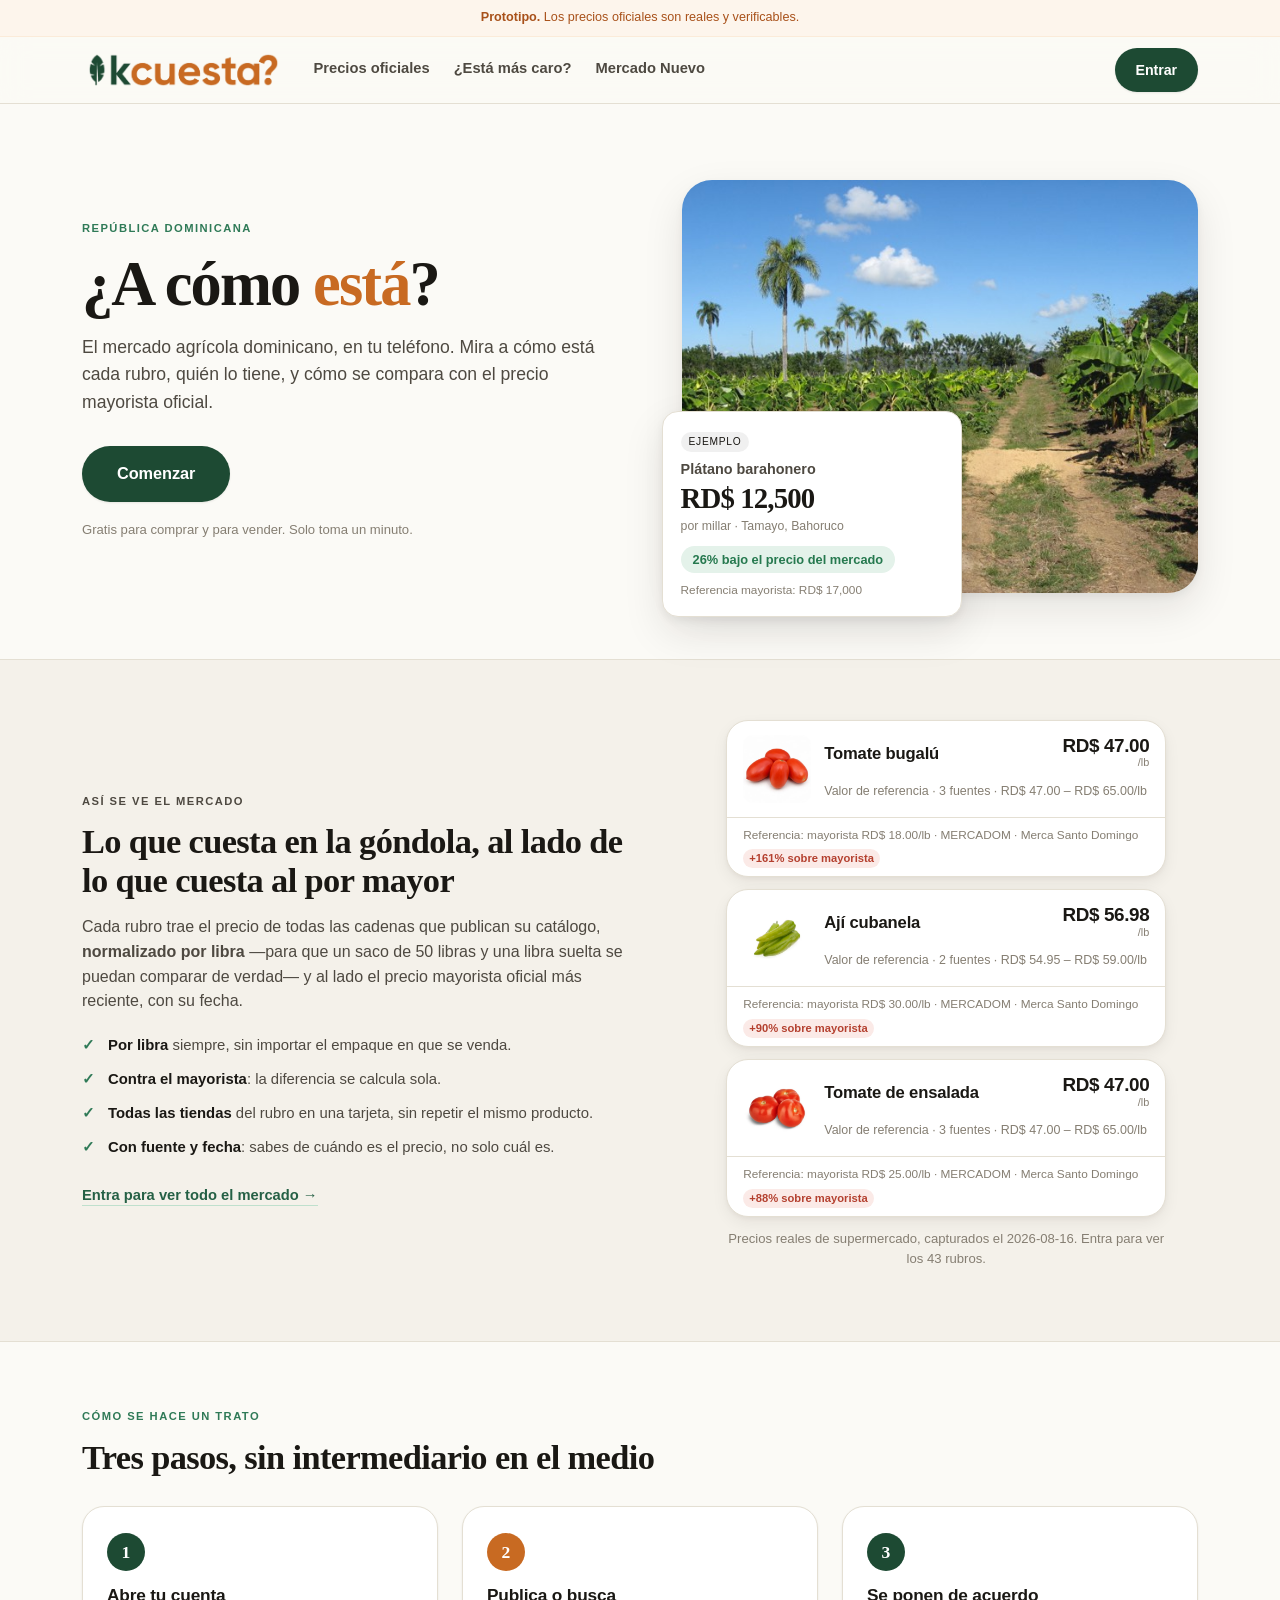
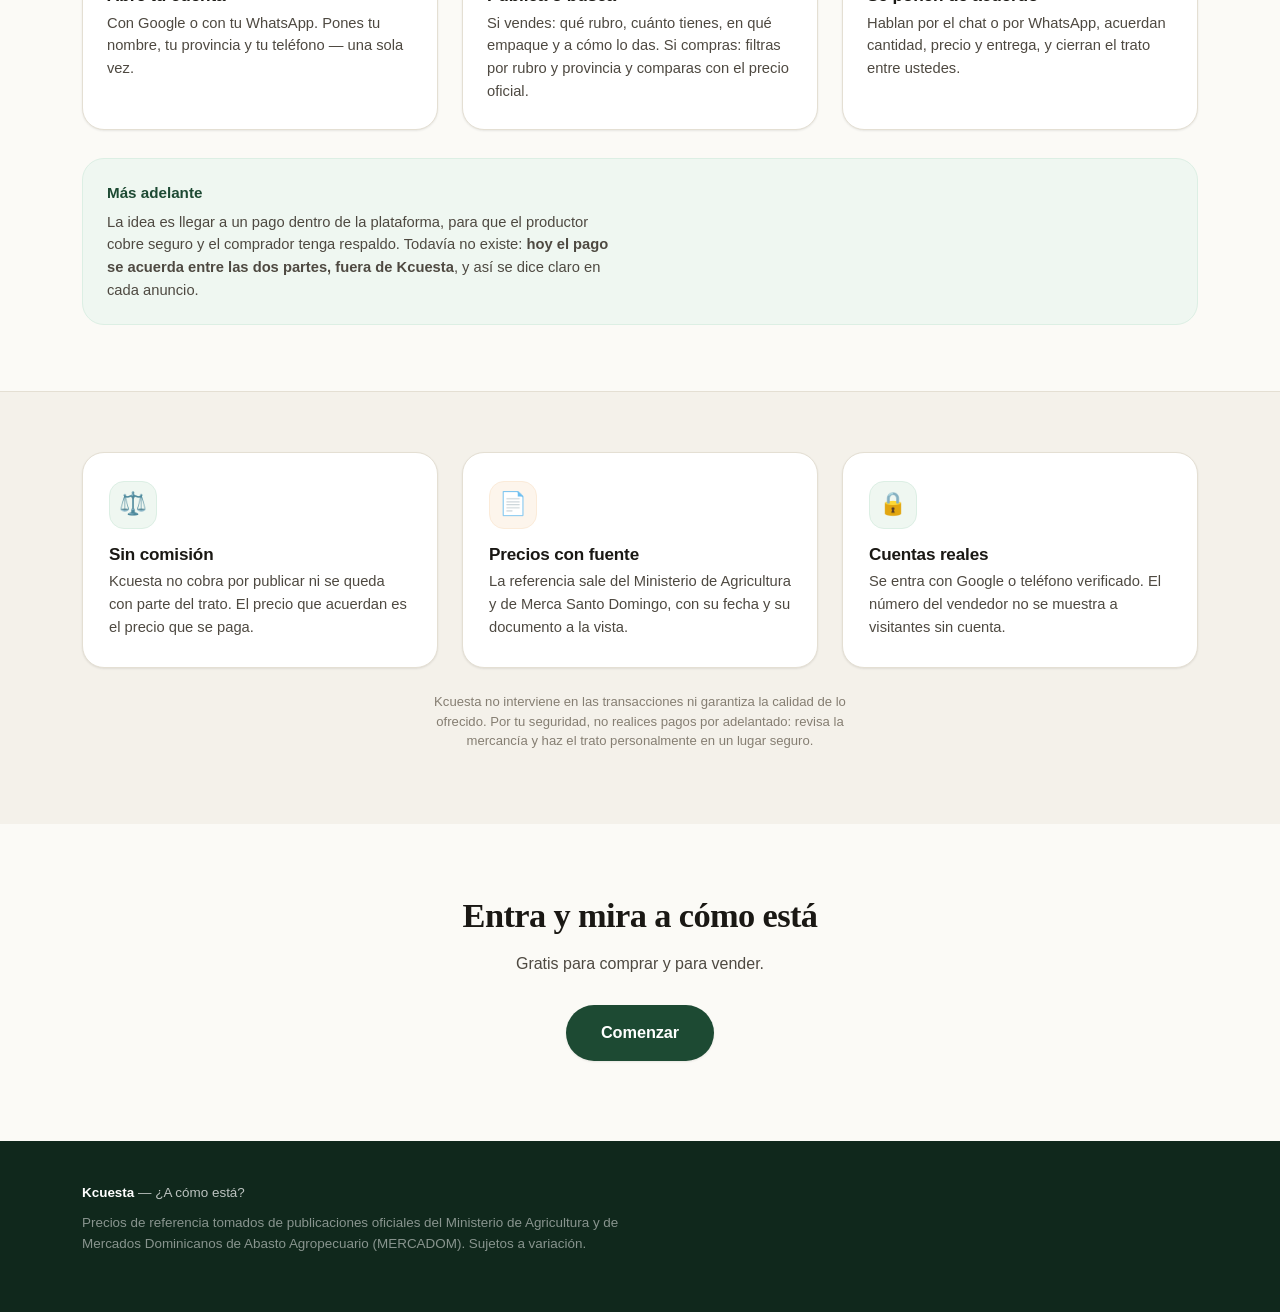
==== commit b01a4cc0: "Que el precio esté en el HTML y no solo en el JavaScript Google no tiene ni una página del sitio. Tr" ====
--- a/index.html
+++ b/index.html
@@ -20,7 +20,8 @@
 <meta property="og:image:height" content="630">
 <meta property="og:url" content="https://kcuesta.com/">
 <meta name="twitter:card" content="summary_large_image">
-<link rel="stylesheet" href="assets/css/kcuesta.css?v=10">
+<link rel="canonical" href="https://kcuesta.com/">
+<link rel="stylesheet" href="assets/css/kcuesta.css?v=12">
 </head>
 <body>
 
@@ -30,9 +31,10 @@
 
 <header class="barra">
   <div class="env barra-in">
-    <a href="index.html" class="marca"><img src="assets/brand/logo.png?v=10" alt="Kcuesta — ¿A cómo está?" width="192" height="34"></a>
+    <a href="index.html" class="marca"><img src="assets/brand/logo.png?v=12" alt="Kcuesta — ¿A cómo está?" width="192" height="34"></a>
     <nav class="nav-esc">
       <a href="precios.html">Precios oficiales</a>
+      <a href="inflacion.html">¿Está más caro?</a>
       <a href="gremio.html">Mercado Nuevo</a>
     </nav>
     <span id="sesion" class="sesion-env">
@@ -203,8 +205,8 @@
   </div>
 </footer>
 
-<script src="assets/js/config.js?v=10"></script>
-<script src="assets/js/auth.js?v=10"></script>
+<script src="assets/js/config.js?v=12"></script>
+<script src="assets/js/auth.js?v=12"></script>
 <script>
 /* Muestra de portada: el mismo componente de tarjeta del mercado, con los
    precios de hoy. Se lee data/portada.json —2.5 KB— en vez de datos.js, que
@@ -226,7 +228,7 @@
     });
   }
 
-  fetch('data/portada.json?v=10')
+  fetch('data/portada.json?v=12')
     .then(function (r) { return r.json(); })
     .then(function (d) {
       var cadenas = d.cadenas || {};
@@ -286,5 +288,6 @@
     });
 })();
 </script>
+<script type="application/ld+json">{"@context":"https://schema.org","@graph":[{"@type":"Organization","@id":"https://kcuesta.com/#org","name":"Kcuesta","alternateName":"Kcuesta — ¿A cómo está?","url":"https://kcuesta.com/","logo":"https://kcuesta.com/assets/brand/logo.png","image":"https://kcuesta.com/assets/brand/og.jpg","description":"Mercado agrícola digital dominicano: precios oficiales al día y venta directa entre productores y compradores.","areaServed":{"@type":"Country","name":"República Dominicana"},"knowsLanguage":"es-DO"},{"@type":"WebSite","@id":"https://kcuesta.com/#sitio","url":"https://kcuesta.com/","name":"Kcuesta","inLanguage":"es-DO","publisher":{"@id":"https://kcuesta.com/#org"}},{"@type":"WebPage","@id":"https://kcuesta.com/#portada","url":"https://kcuesta.com/","name":"Kcuesta — El mercado agrícola dominicano","isPartOf":{"@id":"https://kcuesta.com/#sitio"},"about":{"@type":"Thing","name":"Precios agrícolas de República Dominicana"},"citation":{"@type":"CreativeWork","name":"Ministerio de Agricultura","url":"https://agricultura.gob.do/wp-content/uploads/2026/08/Informe-de-precios-07-de-agosto-2026.pdf"}}]}</script>
 </body>
 </html>
--- a/assets/css/kcuesta.css
+++ b/assets/css/kcuesta.css
@@ -845,7 +845,7 @@
 .gr-cab { display: flex; justify-content: space-between; align-items: baseline;
   gap: 8px; padding: 12px 15px 8px; }
 .gr-rubro-nom { font-weight: 700; font-size: 1.02rem; letter-spacing: -.01em; }
-.gr-flag { font-size: .66rem; color: var(--tinta-3); border: 1px dashed var(--linea);
+.gr-flag { font-size: .7rem; color: var(--tinta-3); border: 1px dashed var(--linea);
   border-radius: 999px; padding: 2px 8px; white-space: nowrap; }
 .gr-lista { list-style: none; margin: 0; padding: 0; }
 /* En una columna de ~250px el grado y el precio no caben en la misma
@@ -949,3 +949,151 @@
 .lista-fuentes-corta { list-style: none; margin: 8px 0; padding: 0; }
 .lista-fuentes-corta li { font-size: .85rem; line-height: 1.45; padding: 7px 0 7px 12px;
   border-left: 2px solid var(--linea); margin-bottom: 4px; }
+
+/* ============================================================
+   PARTE DEL GREMIO — frescura, nota de plaza y cambio de precio
+   ============================================================ */
+
+/* Cuándo se actualizó. Un precio de plaza envejece en horas: si el gremio
+   no publicó hoy, el visitante tiene que verlo de una vez y no deducirlo
+   de una fecha larga. Por eso el sello va al lado de la fecha y cambia de
+   color cuando el parte ya tiene días. */
+.gr-fecha { display: flex; align-items: center; gap: 8px; flex-wrap: wrap; }
+.gr-actualizado { flex-basis: 100%; font-size: .74rem; margin-top: 2px; }
+.sello-fresco { font-weight: 700; font-size: .68rem; border-radius: 999px;
+  padding: 2px 9px; white-space: nowrap; }
+.sello-fresco.hoy   { background: var(--verde-700); color: #fff; }
+.sello-fresco.ayer  { background: var(--verde-100); color: var(--verde-800); }
+.sello-fresco.viejo { background: var(--naranja-100); color: var(--naranja-700); }
+
+/* La nota de plaza es la CAUSA del precio, no un adorno. Va con el mismo
+   peso visual que una cita, dentro de la cabecera del gremio. */
+.gr-plaza { margin-top: 14px; padding: 10px 13px; background: #fff;
+  border: 1px solid var(--linea); border-left: 3px solid var(--naranja-600);
+  border-radius: 0 10px 10px 0; font-size: .8rem; }
+.gr-plaza-txt { font-size: .9rem; font-weight: 600; margin: 4px 0 5px;
+  line-height: 1.35; }
+
+/* Subió o bajó. Rojo cuando sube y verde cuando baja, igual que el resto
+   del sitio: aquí se lee desde el bolsillo de quien compra. */
+.gr-cambio { display: inline-block; margin-top: 4px; font-weight: 700;
+  font-size: .7rem; border-radius: 999px; padding: 2px 8px;
+  white-space: nowrap; }
+/* Pegado al grado se leía "PrímiumIgual". */
+.cal + .gr-cambio { margin-left: 6px; }
+.gr-cambio.sube  { background: var(--sube-bg); color: var(--sube); }
+.gr-cambio.baja  { background: var(--baja-bg); color: var(--baja); }
+.gr-cambio.igual { background: var(--arena); color: var(--tinta-3); }
+.gr-cambio.nuevo { background: var(--verde-100); color: var(--verde-800); }
+/* "Sin comparación" no es un precio estable: es un hueco. Se pinta como
+   hueco —punteado, sin color de señal— para que no se lea como "igual". */
+.gr-cambio.sin-base { background: none; color: var(--tinta-3);
+  border: 1px dashed var(--linea-2); font-weight: 600; }
+
+/* Lo que el gremio NO cotizó hoy. Sin esto, un rubro ausente se lee como
+   desaparecido del mercado en vez de no publicado. */
+.gr-cobertura { margin-top: 8px; padding: 9px 12px; background: var(--arena);
+  border-radius: 10px; font-size: .78rem; line-height: 1.45;
+  color: var(--tinta-2); }
+
+.cal-inferior { color: var(--naranja-700); }
+
+/* Rubro que el gremio no cotizó hoy. Se queda en la página —el que entra
+   quiere saber a cómo está el plátano aunque hoy no lo hayan publicado—
+   pero con la fecha de su precio pegada al renglón y atenuado, para que
+   nunca se confunda con lo de hoy. */
+.gremio-rubro.arrastrado { opacity: .9; }
+.gr-sello-viejo { margin: 0 15px 6px; padding: 5px 9px; font-size: .72rem;
+  background: var(--naranja-50); border: 1px solid var(--naranja-100);
+  border-radius: 8px; color: var(--naranja-700); line-height: 1.4; }
+
+/* ------------------------------------------------------------
+   Que no se corte nada en pantalla de teléfono
+
+   En un iPhone la tarjeta reparte 116px a la foto y deja ~190px útiles al
+   precio. Con `white-space: nowrap` en toda la línea, "RD$ 2,100 – RD$ 2,200
+   / Saco/22 lb" pedía 246px y la unidad se salía de la tarjeta: quedaba
+   cortada y había que girar el teléfono para leerla. La unidad es
+   justamente lo que hace comparable el precio — es lo último que se puede
+   perder.
+
+   Ahora la línea SÍ puede saltar, pero solo entre piezas: el rango nunca se
+   parte por la mitad ("RD$ 2,100 –" arriba y "RD$ 2,200" abajo se lee como
+   dos precios) y la unidad viaja entera.
+   ------------------------------------------------------------ */
+.gr-precio { white-space: normal; }
+.gr-precio .cifra { white-space: nowrap; }
+.gr-u { white-space: nowrap; }
+
+/* "unidad por confirmar" mide 122px y no cabía al lado del nombre: se
+   salía por el borde derecho. Baja a su propia línea cuando no quepa. */
+.gr-cab { flex-wrap: wrap; }
+.gr-flag { white-space: normal; flex: 0 1 auto; }
+
+/* En pantallas angostas la foto cede 16px al texto. La foto sigue siendo
+   evidencia, pero un precio cortado no se puede leer y una foto 16px más
+   estrecha sí. */
+@media (max-width: 419px) {
+  .gremio-rubro { grid-template-columns: 100px 1fr; }
+  .gr-foto { min-height: 100px; }
+  .gr-cab, .gr-fila, .gr-contraste, .gr-notas { padding-left: 12px; padding-right: 12px; }
+  .gr-sello-viejo { margin-left: 12px; margin-right: 12px; }
+}
+
+/* Teléfono chico (iPhone SE y parecidos): la foto cede otro poco antes que
+   el precio, que es el dato. */
+@media (max-width: 359px) {
+  .gremio-rubro { grid-template-columns: 84px 1fr; }
+  .gr-foto { min-height: 84px; }
+  .gr-precio .cifra { font-size: .9rem; }
+}
+
+/* Renglón viejo dentro de una tarjeta que SÍ tiene precio de hoy. Mismo
+   color de aviso que el sello de la tarjeta completa, para que se lea igual
+   en los dos casos. */
+/* Este es el único chip con una fecha larga adentro ("Precio del 17 de
+   agosto 2026"). En 320px no cabe en una línea dentro de la columna del
+   grado, así que se le deja partir; los demás chips siguen en una sola
+   línea porque son cortos. */
+.gr-cambio.viejo { background: var(--naranja-50); color: var(--naranja-700);
+  border: 1px solid var(--naranja-100); font-weight: 600;
+  white-space: normal; }
+
+/* ---------------------------------------------------------------
+   Tabla estática — lo que se ve antes de que llegue el JSON, y lo
+   único que ve un robot que no ejecuta JavaScript.
+
+   Vive dentro de #tbody y #rejilla, así que el render la reemplaza
+   sola en cuanto el fetch resuelve. No se esconde: en una conexión
+   lenta del interior es el precio que el visitante alcanza a leer
+   primero, y esconderla ante el robot sería enseñar dos cosas
+   distintas a dos visitantes distintos.
+
+   `overflow-x` en el envoltorio y no en la tabla: siete columnas no
+   caben en 320px y sin esto la PÁGINA entera se corre de lado.
+   --------------------------------------------------------------- */
+.tabla-estatica{
+  display:block; overflow-x:auto; -webkit-overflow-scrolling:touch;
+  width:100%; border-collapse:collapse; font-size:14px; margin:8px 0 24px;
+}
+.tabla-estatica caption{
+  caption-side:top; text-align:left; padding:0 0 12px;
+  font-size:14px; line-height:1.5; color:var(--tinta-3);
+  /* El caption se estiraba al ancho de la TABLA (693px con siete
+     columnas), no al de la pantalla: para leer de qué fecha y de qué
+     fuente era la tabla había que arrastrarla de lado. `sticky left`
+     lo deja fijo mientras las columnas corren por debajo, y el ancho
+     lo amarra al envoltorio para que envuelva como párrafo normal. */
+  position:sticky; left:0;
+  width:min(100%, calc(100vw - 2 * var(--env-pad, 20px)));
+  white-space:normal;
+}
+.tabla-estatica th,.tabla-estatica td{
+  padding:8px 12px; text-align:left; white-space:nowrap;
+  border-bottom:1px solid var(--linea);
+}
+.tabla-estatica thead th{
+  font-size:12px; text-transform:uppercase; letter-spacing:.04em;
+  color:var(--tinta-3); border-bottom-width:2px;
+}
+.tabla-estatica tbody th{font-weight:600; white-space:normal; min-width:11ch}
